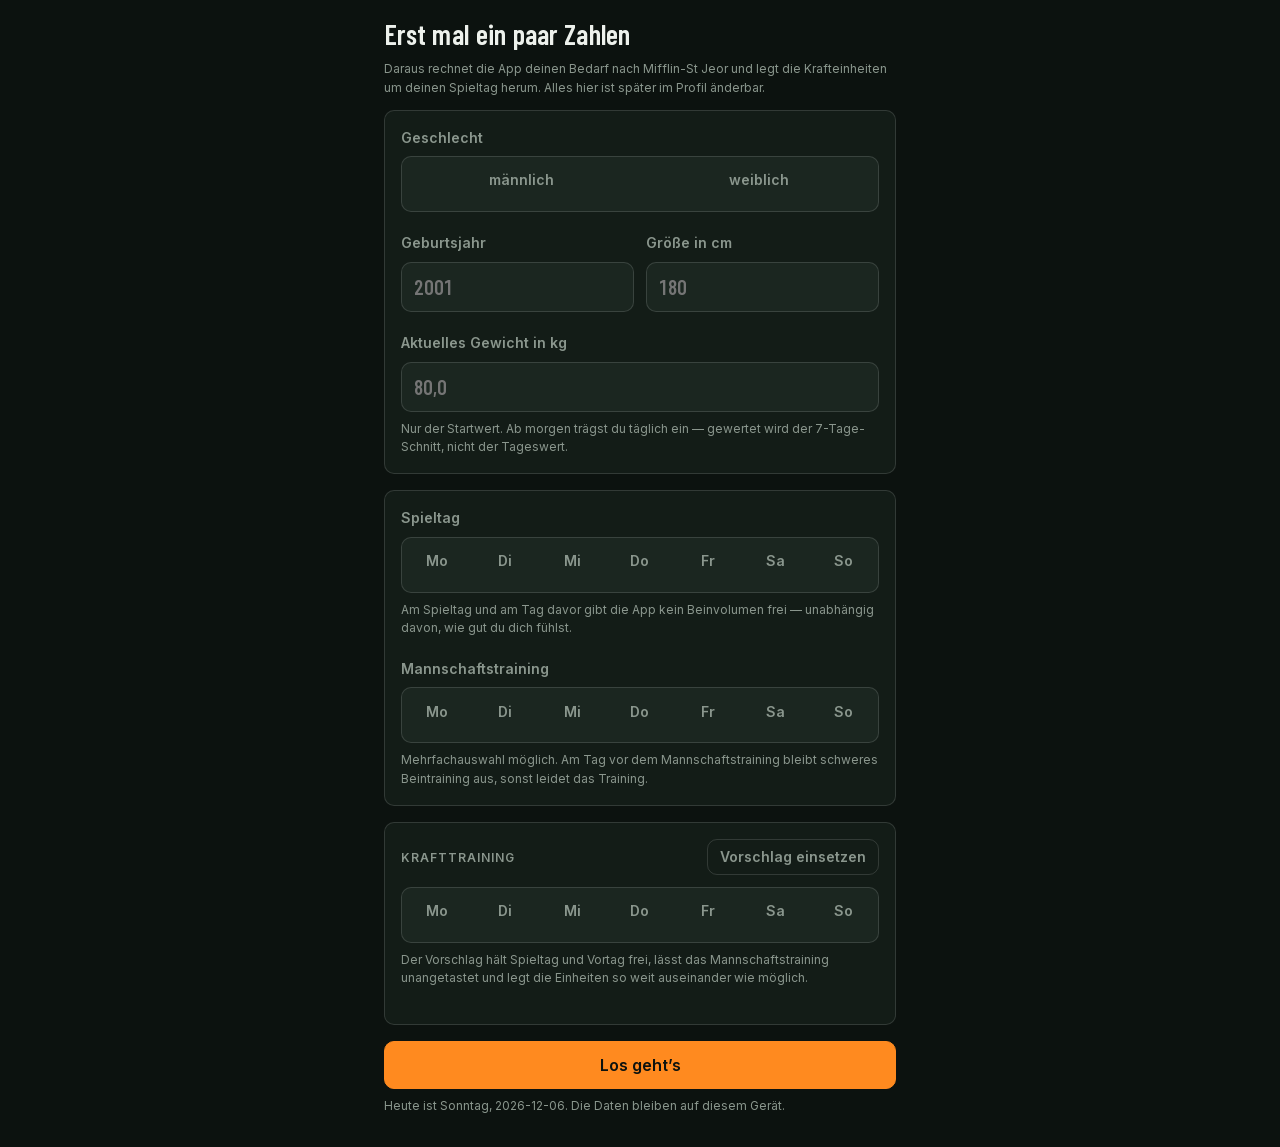
==== index.html @ 528f4fea "Phase 1: App-Huelle, Onboarding, PWA, erste echte Zielwerte Die App laeuft. Onboarding legt das Prof" ====
<!DOCTYPE html>
<html lang="de">
<head>
  <meta charset="utf-8">
  <!-- viewport-fit=cover, damit die Tab-Bar bis unter den Home-Indicator reicht -->
  <meta name="viewport" content="width=device-width, initial-scale=1, viewport-fit=cover">
  <title>Lebenstracker</title>
  <meta name="description" content="Trainings-, Gewichts- und Ernährungstracker für Fußball plus Krafttraining.">
  <meta name="theme-color" content="#0C120F">

  <!-- Als App vom Home-Bildschirm starten -->
  <link rel="manifest" href="manifest.webmanifest">
  <meta name="apple-mobile-web-app-capable" content="yes">
  <meta name="apple-mobile-web-app-status-bar-style" content="black-translucent">
  <meta name="apple-mobile-web-app-title" content="Tracker">
  <link rel="apple-touch-icon" href="icons/apple-touch-icon-180.png">
  <link rel="icon" href="icons/favicon-32.png" sizes="32x32" type="image/png">

  <!-- Schriften liegen im Repo, damit zur Laufzeit nichts nachgeladen wird -->
  <link rel="preload" href="fonts/inter-var-latin.woff2" as="font" type="font/woff2" crossorigin>
  <link rel="preload" href="fonts/barlow-condensed-600-latin.woff2" as="font" type="font/woff2" crossorigin>

  <link rel="stylesheet" href="css/tokens.css">
  <link rel="stylesheet" href="css/base.css">
  <link rel="stylesheet" href="css/components.css">
</head>
<body>
  <div id="app" class="app app--onboarding">
    <div class="view">
      <p class="field__hint">Lädt …</p>
    </div>
  </div>

  <noscript>
    <div class="view">
      <div class="notice notice--error">
        <span class="notice__title">JavaScript ist ausgeschaltet</span>
        Die App rechnet alles lokal im Browser und braucht dafür JavaScript.
      </div>
    </div>
  </noscript>

  <script type="module" src="js/app.js"></script>
</body>
</html>
---- css/tokens.css ----
/* ═══════════════════════════════════════════════════════════════════════════
   Lebenstracker — Design-Tokens, Richtung "Flutlicht"

   Ein Amateurplatz bei Flutlicht, abends: entsättigtes Platz-Grünschwarz,
   kreideweiße Haarlinien wie Spielfeldmarkierungen, und ein einziger
   chromatischer Signalton — das Natriumdampf-Orange alter Flutlichtmasten.

   Die Palette ist geprüft, nicht geschätzt:
       python3 tools/check_contrast.py
   Jede Änderung an den Farbwerten unten erfordert einen erneuten Durchlauf.
   ═══════════════════════════════════════════════════════════════════════════ */

/* ─── Schriften, lokal, keine externen Anfragen ─────────────────────────── */

@font-face {
  font-family: 'Barlow Condensed';
  font-style: normal;
  font-weight: 600;
  font-display: swap;
  src: url('../fonts/barlow-condensed-600-latin.woff2') format('woff2');
}

@font-face {
  font-family: 'Inter';
  font-style: normal;
  font-weight: 100 900;          /* Variable Font, eine Datei */
  font-display: swap;
  src: url('../fonts/inter-var-latin.woff2') format('woff2');
}

:root {
  /* ═══ Farbe ══════════════════════════════════════════════════════════════

     REGELN (aus tools/check_contrast.py, Abschnitt 4 — bitte einhalten,
     sonst ist der Prüfbericht ungültig):

     1. Charts benutzen nur --chalk-100, --chalk-500, --data-500 und
        --sodium-500. --redcard-500 kommt in KEINEM Chart vor: gegen
        --data-500 kollabiert es bei Protanopie auf ΔE 3.7.
     2. Schwellenwerte werden als Referenzlinie gezeichnet, nie als Farbe
        der Marke. Position ist die robustere Kodierung.
     3. Kein Ampelsystem. "Alles gut" ist die ABWESENHEIT von Farbe.
        Das Flutlicht geht nur an, wenn etwas Aufmerksamkeit braucht.
     4. Jeder Zustand trägt immer ein WORT, nie Farbe allein.
     ════════════════════════════════════════════════════════════════════════ */

  /* Flächen — grünstichiges Schwarz, nie reines #000 */
  --pitch-900: #0C120F;          /* Seitenhintergrund */
  --pitch-800: #131C17;          /* Kartenfläche */
  --pitch-700: #1B2620;          /* erhöhte Fläche, Eingabefelder */
  --pitch-600: #24322B;          /* Hover, gedrückter Zustand */

  /* Kreide — die Farbe der Spielfeldmarkierung */
  --chalk-100: #EDF1EC;          /* Primärtext, Datenpunkte      16.6:1 */
  --chalk-500: #8A968D;          /* Labels, Sekundärtext          6.2:1 */
  --line-200: rgba(237, 241, 236, 0.14);   /* Haarlinie = Markierung */
  --line-300: rgba(237, 241, 236, 0.26);   /* betonte Haarlinie */

  /* Daten — recessive Marke. NUR Grafik, trägt niemals Schrift. */
  --data-500: #63796F;           /* Balken, ruhende Marken        4.1:1 */

  /* Signal — Natriumdampf. Der einzige chromatische Akzent. */
  --sodium-500: #FF8A1F;         /* Warnung, aktueller Wert       8.0:1 */
  --sodium-fill: rgba(255, 138, 31, 0.16);   /* Fläche unter Linien */
  --sodium-glow: rgba(255, 138, 31, 0.32);   /* Fokusring */

  /* Rote Karte — ausschließlich Text für den Zustand "Ruhetag".
     Auf --pitch-700 nur ab 24px bzw. 19px bold (4.21:1). */
  --redcard-500: #F53B5C;        /* Alarmzustand                  5.1:1 */

  /* Semantische Aliase */
  --bg: var(--pitch-900);
  --surface: var(--pitch-800);
  --surface-raised: var(--pitch-700);
  --ink: var(--chalk-100);
  --ink-muted: var(--chalk-500);
  --accent: var(--sodium-500);

  /* ═══ Typografie ════════════════════════════════════════════════════════ */

  /* Barlow Condensed: Zahlen und Überschriften. Schmal wie eine
     Trikotnummer — große Werte passen damit auf ein Handydisplay. */
  --font-display: 'Barlow Condensed', 'Helvetica Neue', Arial, sans-serif;

  /* Inter: Fließtext und Bedienelemente, bei kleinen Größen auf dem
     Handy besser lesbar als eine Condensed. */
  --font-body: 'Inter', -apple-system, BlinkMacSystemFont, 'Segoe UI',
               Roboto, sans-serif;

  --text-xs: 0.75rem;    /* 12px — Achsenbeschriftung, Fußnoten */
  --text-sm: 0.875rem;   /* 14px — Labels, Hilfstexte */
  --text-md: 1rem;       /* 16px — Fließtext, Eingaben (nie kleiner:
                                    iOS zoomt bei <16px in Feldern) */
  --text-lg: 1.25rem;    /* 20px — Kartenüberschrift */
  --text-xl: 1.75rem;    /* 28px — Screenüberschrift */
  --text-2xl: 2.75rem;   /* 44px — Kennzahl */
  --text-hero: 4rem;     /* 64px — RESERVIERT für den Bereitschafts-Wert */

  --leading-tight: 1.05;   /* Displayzahlen */
  --leading-snug: 1.3;     /* Überschriften */
  --leading-normal: 1.55;  /* Fließtext */

  --track-wide: 0.08em;    /* Eyebrow-Labels in Versalien */

  /* ═══ Maße ══════════════════════════════════════════════════════════════ */

  --space-1: 0.25rem;   /*  4px */
  --space-2: 0.5rem;    /*  8px */
  --space-3: 0.75rem;   /* 12px */
  --space-4: 1rem;      /* 16px */
  --space-5: 1.25rem;   /* 20px */
  --space-6: 1.5rem;    /* 24px */
  --space-8: 2rem;      /* 32px */
  --space-12: 3rem;     /* 48px */

  --radius-sm: 4px;     /* Datenenden von Balken */
  --radius-md: 10px;    /* Karten, Eingabefelder */
  --radius-lg: 16px;    /* Bereitschafts-Karte */
  --radius-pill: 999px;

  --tap-min: 48px;      /* Mindestgröße jeder Trefferfläche */
  --content-max: 34rem; /* Lesebreite, zentriert auf großen Displays */
  --tabbar-h: 56px;

  /* iPhone-Notch und Home-Indicator */
  --safe-top: env(safe-area-inset-top, 0px);
  --safe-bottom: env(safe-area-inset-bottom, 0px);

  /* ═══ Bewegung ══════════════════════════════════════════════════════════ */

  --ease: cubic-bezier(0.2, 0, 0.2, 1);
  --dur-fast: 120ms;
  --dur-med: 240ms;
}

@media (prefers-reduced-motion: reduce) {
  :root {
    --dur-fast: 0ms;
    --dur-med: 0ms;
  }
}
---- css/base.css ----
/* ═══════════════════════════════════════════════════════════════════════════
   Basis — Reset, Typografie, Formularelemente, Fokus.

   Diese Datei benutzt AUSSCHLIESSLICH Element-Selektoren. Klassen leben in
   components.css. Damit können sich die beiden Dateien nicht gegenseitig
   überschreiben und Abstände heben sich nicht auf.
   ═══════════════════════════════════════════════════════════════════════════ */

*,
*::before,
*::after {
  box-sizing: border-box;
}

html {
  /* Kein Auto-Zoom bei Drehung, keine horizontale Verschiebung */
  -webkit-text-size-adjust: 100%;
  text-size-adjust: 100%;
  overflow-x: hidden;
}

body {
  margin: 0;
  min-height: 100dvh;
  background: var(--bg);
  color: var(--ink);
  font-family: var(--font-body);
  font-size: var(--text-md);
  line-height: var(--leading-normal);
  font-weight: 400;
  -webkit-font-smoothing: antialiased;
  /* Kein grauer Blitz beim Antippen — wir gestalten :active selbst */
  -webkit-tap-highlight-color: transparent;
  /* Kein Gummiband-Effekt über die App hinaus */
  overscroll-behavior-y: contain;
}

/* ─── Überschriften: Display-Schrift, eng gesetzt ───────────────────────── */

h1,
h2,
h3 {
  margin: 0;
  font-family: var(--font-display);
  font-weight: 600;
  line-height: var(--leading-snug);
  letter-spacing: 0.01em;
}

h1 { font-size: var(--text-xl); }
h2 { font-size: var(--text-lg); }
h3 {
  font-size: var(--text-sm);
  font-family: var(--font-body);
  font-weight: 600;
  color: var(--ink-muted);
  text-transform: uppercase;
  letter-spacing: var(--track-wide);
}

p {
  margin: 0 0 var(--space-3);
}

p:last-child {
  margin-bottom: 0;
}

small {
  font-size: var(--text-sm);
  color: var(--ink-muted);
}

strong {
  font-weight: 600;
  color: var(--ink);
}

/* Zahlen laufen nicht: gleiche Ziffernbreite, damit sich Werte beim
   Aktualisieren nicht verschieben. */
output,
time,
td,
th {
  font-variant-numeric: tabular-nums;
}

a {
  color: var(--accent);
  text-decoration-thickness: 1px;
  text-underline-offset: 2px;
}

/* Ohne das erbt <code> die Standard-Serifenschrift des Browsers. */
code,
kbd,
samp,
pre {
  font-family: ui-monospace, SFMono-Regular, 'SF Mono', Menlo, Consolas, monospace;
  font-size: 0.9em;
}

code {
  padding: 0.1em 0.3em;
  background: var(--surface-raised);
  border-radius: var(--radius-sm);
}

pre {
  margin: 0;
  overflow-x: auto;
}

pre code {
  padding: 0;
  background: none;
}

ul,
ol {
  margin: 0 0 var(--space-3);
  padding-left: var(--space-5);
}

li {
  margin-bottom: var(--space-1);
}

hr {
  border: 0;
  border-top: 1px solid var(--line-200);
  margin: var(--space-5) 0;
}

/* ─── Tabellen (Tabellenansicht unter jedem Chart) ──────────────────────── */

table {
  width: 100%;
  border-collapse: collapse;
  font-size: var(--text-sm);
}

th,
td {
  padding: var(--space-2) var(--space-1);
  text-align: right;
  border-bottom: 1px solid var(--line-200);
}

th:first-child,
td:first-child {
  text-align: left;
}

th {
  font-weight: 600;
  color: var(--ink-muted);
  font-size: var(--text-xs);
  text-transform: uppercase;
  letter-spacing: var(--track-wide);
}

/* ─── Formularelemente ─────────────────────────────────────────────────── */

label {
  display: block;
  font-size: var(--text-sm);
  font-weight: 600;
  color: var(--ink-muted);
  margin-bottom: var(--space-2);
}

input,
select,
textarea,
button {
  font-family: inherit;
  /* Nie unter 16px: iOS Safari zoomt sonst beim Fokussieren ins Feld. */
  font-size: var(--text-md);
  color: inherit;
}

input[type='number'],
input[type='text'],
input[type='date'],
select,
textarea {
  width: 100%;
  min-height: var(--tap-min);
  padding: var(--space-3);
  background: var(--surface-raised);
  border: 1px solid var(--line-200);
  border-radius: var(--radius-md);
  appearance: none;
}

input[type='number'] {
  font-family: var(--font-display);
  font-size: var(--text-lg);
  font-variant-numeric: tabular-nums;
}

/* Spinner der Zahlenfelder weg — auf dem Handy nutzlos und fehleranfällig */
input[type='number']::-webkit-outer-spin-button,
input[type='number']::-webkit-inner-spin-button {
  appearance: none;
  margin: 0;
}

textarea {
  min-height: 5rem;
  resize: vertical;
  line-height: var(--leading-normal);
}

button {
  min-height: var(--tap-min);
  border: 0;
  border-radius: var(--radius-md);
  background: none;
  cursor: pointer;
  font-weight: 600;
  transition: background var(--dur-fast) var(--ease),
              opacity var(--dur-fast) var(--ease);
}

button:disabled {
  opacity: 0.4;
  cursor: not-allowed;
}

fieldset {
  border: 0;
  margin: 0;
  padding: 0;
}

legend {
  padding: 0;
  font-size: var(--text-sm);
  font-weight: 600;
  color: var(--ink-muted);
}

/* ─── Fokus: immer sichtbar, in der Signalfarbe ─────────────────────────── */

:focus {
  outline: none;
}

:focus-visible {
  outline: 2px solid var(--accent);
  outline-offset: 2px;
  border-radius: var(--radius-sm);
}

/* ─── Nur für Screenreader ─────────────────────────────────────────────── */

[hidden] {
  display: none !important;
}
---- css/components.css ----
/* ═══════════════════════════════════════════════════════════════════════════
   Bausteine.
   Ausschließlich Klassen-Selektoren — Element-Selektoren leben in base.css.
   Damit können sich die Dateien nicht gegenseitig überschreiben.
   ═══════════════════════════════════════════════════════════════════════════ */

/* ─── Gerüst ─────────────────────────────────────────────────────────────── */

.app {
  min-height: 100dvh;
  display: grid;
  grid-template-rows: auto 1fr auto;
}

.app--onboarding {
  grid-template-rows: 1fr;   /* keine Tab-Bar, bevor das Profil steht */
}

.topbar {
  display: flex;
  align-items: baseline;
  justify-content: space-between;
  gap: var(--space-3);
  padding: calc(var(--safe-top) + var(--space-4)) var(--space-4) var(--space-3);
  border-bottom: 1px solid var(--line-200);
}

.topbar__title {
  font-family: var(--font-display);
  font-size: var(--text-xl);
  font-weight: 600;
  line-height: var(--leading-tight);
}

.topbar__sub {
  font-size: var(--text-xs);
  color: var(--ink-muted);
  text-transform: uppercase;
  letter-spacing: var(--track-wide);
  font-weight: 600;
  white-space: nowrap;
}

.view {
  padding: var(--space-4);
  padding-bottom: var(--space-8);
  width: 100%;
  max-width: var(--content-max);
  margin: 0 auto;
}

/* ─── Tab-Bar ────────────────────────────────────────────────────────────── */

.tabbar {
  position: sticky;
  bottom: 0;
  display: grid;
  grid-auto-flow: column;
  grid-auto-columns: 1fr;
  background: var(--pitch-800);
  border-top: 1px solid var(--line-200);
  padding-bottom: var(--safe-bottom);
}

.tab {
  min-height: var(--tabbar-h);
  display: flex;
  flex-direction: column;
  align-items: center;
  justify-content: center;
  gap: 3px;
  border-radius: 0;
  color: var(--ink-muted);
  font-size: var(--text-xs);
  font-weight: 600;
  letter-spacing: 0.02em;
  /* Der Strich oben ist die Markierung — die Kreidelinie am Spielfeldrand. */
  box-shadow: inset 0 2px 0 0 transparent;
}

.tab:active {
  background: var(--pitch-700);
}

.tab--active {
  color: var(--ink);
  box-shadow: inset 0 2px 0 0 var(--accent);
}

.tab__glyph {
  font-family: var(--font-display);
  font-size: var(--text-md);
  line-height: 1;
}

/* ─── Karten ─────────────────────────────────────────────────────────────── */

.card {
  background: var(--surface);
  border: 1px solid var(--line-200);
  border-radius: var(--radius-md);
  padding: var(--space-4);
  margin-bottom: var(--space-4);
}

.card:last-child {
  margin-bottom: 0;
}

.card__head {
  display: flex;
  align-items: baseline;
  justify-content: space-between;
  gap: var(--space-3);
  margin-bottom: var(--space-3);
}

.eyebrow {
  font-size: var(--text-xs);
  font-weight: 600;
  color: var(--ink-muted);
  text-transform: uppercase;
  letter-spacing: var(--track-wide);
}

.card__note {
  font-size: var(--text-sm);
  color: var(--ink-muted);
  margin-top: var(--space-3);
}

/* ─── Wochenband — das Signature-Element ─────────────────────────────────── */

.weekband {
  display: grid;
  grid-template-columns: repeat(7, 1fr);
  gap: 2px;
  margin-bottom: var(--space-4);
}

.weekband__day {
  display: flex;
  flex-direction: column;
  align-items: center;
  gap: 2px;
  padding: var(--space-2) 0 var(--space-2);
  /* Die Kreidelinie über jedem Tag ist die Spielfeldmarkierung. */
  border-top: 1px solid var(--line-200);
}

.weekband__day--today {
  border-top-color: var(--accent);
}

.weekband__label {
  font-size: var(--text-xs);
  font-weight: 600;
  color: var(--chalk-500);
  letter-spacing: 0.04em;
}

.weekband__num {
  font-family: var(--font-display);
  font-size: var(--text-lg);
  line-height: 1;
  font-variant-numeric: tabular-nums;
  color: var(--chalk-500);
}

.weekband__day--today .weekband__label,
.weekband__day--today .weekband__num {
  color: var(--ink);
}

/* Platz für die Markierung, damit die Zahlen aller Tage auf einer Linie
   stehen — auch an Tagen ohne Markierung. */
.weekband__mark {
  height: 12px;
  display: flex;
  align-items: center;
  justify-content: center;
}

/* Spieltag: der Mittelkreis-Bogen. */
.weekband__mark--match::before {
  content: '';
  width: 18px;
  height: 9px;
  border: 1px solid var(--chalk-100);
  border-bottom: 0;
  border-radius: 18px 18px 0 0;
}

/* Mannschaftstraining: Doppellinie. */
.weekband__mark--team::before {
  content: '';
  width: 16px;
  height: 5px;
  border-top: 1px solid var(--chalk-100);
  border-bottom: 1px solid var(--chalk-100);
}

/* Geplante Krafteinheit: hohler Punkt. Erledigt: gefüllt. */
.weekband__mark--gym::before {
  content: '';
  width: 7px;
  height: 7px;
  border-radius: 50%;
  border: 1px solid var(--chalk-500);
}

.weekband__mark--done::before {
  content: '';
  width: 7px;
  height: 7px;
  border-radius: 50%;
  background: var(--chalk-100);
}

.weekband__legend {
  display: flex;
  flex-wrap: wrap;
  gap: var(--space-3);
  font-size: var(--text-xs);
  color: var(--ink-muted);
}

/* ─── Kennzahlen ─────────────────────────────────────────────────────────── */

.stat-grid {
  display: grid;
  grid-template-columns: repeat(auto-fit, minmax(6.5rem, 1fr));
  gap: var(--space-4) var(--space-3);
}

.stat__value {
  font-family: var(--font-display);
  font-size: var(--text-2xl);
  line-height: var(--leading-tight);
  font-variant-numeric: tabular-nums;
  display: block;
}

.stat__unit {
  font-family: var(--font-body);
  font-size: var(--text-sm);
  font-weight: 400;
  color: var(--ink-muted);
  margin-left: 0.15em;
}

.stat__label {
  font-size: var(--text-xs);
  color: var(--ink-muted);
  text-transform: uppercase;
  letter-spacing: var(--track-wide);
  font-weight: 600;
}

/* ─── Makro-Balken ───────────────────────────────────────────────────────── */

.macro {
  margin-bottom: var(--space-4);
}

.macro:last-child {
  margin-bottom: 0;
}

.macro__head {
  display: flex;
  align-items: baseline;
  justify-content: space-between;
  gap: var(--space-3);
  margin-bottom: var(--space-2);
}

.macro__name {
  font-size: var(--text-sm);
  font-weight: 600;
}

.macro__value {
  font-family: var(--font-display);
  font-size: var(--text-lg);
  font-variant-numeric: tabular-nums;
}

.macro__track {
  height: 6px;
  background: var(--pitch-700);
  border-radius: var(--radius-sm);
  overflow: hidden;
}

.macro__fill {
  height: 100%;
  background: var(--data-500);
  border-radius: var(--radius-sm);
}

/* ─── Beinvolumen-Ampel, ohne Ampel ──────────────────────────────────────── */

/* Kein Farbsystem: "erlaubt" ist die Abwesenheit von Farbe. Das Flutlicht
   geht nur an, wenn etwas eingeschränkt ist. Jede Stufe trägt zusätzlich ein
   Wort — nie Farbe allein. */

.allowance__level {
  font-family: var(--font-display);
  font-size: var(--text-xl);
  line-height: var(--leading-tight);
}

.allowance--heavy .allowance__level { color: var(--chalk-100); }
.allowance--light .allowance__level { color: var(--sodium-500); }
.allowance--none .allowance__level { color: var(--redcard-500); }

.allowance__reason {
  font-size: var(--text-sm);
  color: var(--ink-muted);
  margin-top: var(--space-2);
}

.allowance__meta {
  display: flex;
  gap: var(--space-4);
  margin-top: var(--space-3);
  padding-top: var(--space-3);
  border-top: 1px solid var(--line-200);
  font-size: var(--text-xs);
  color: var(--ink-muted);
}

.allowance__meta b {
  font-family: var(--font-display);
  font-size: var(--text-md);
  color: var(--ink);
  font-variant-numeric: tabular-nums;
}

/* ─── Chips ──────────────────────────────────────────────────────────────── */

.chip {
  display: inline-block;
  padding: 3px var(--space-3);
  border: 1px solid var(--line-300);
  border-radius: var(--radius-pill);
  font-size: var(--text-xs);
  font-weight: 600;
  letter-spacing: 0.02em;
  white-space: nowrap;
}

/* ─── Schaltflächen ──────────────────────────────────────────────────────── */

.btn {
  display: inline-flex;
  align-items: center;
  justify-content: center;
  gap: var(--space-2);
  padding: var(--space-3) var(--space-5);
  background: var(--pitch-700);
  color: var(--ink);
  border: 1px solid var(--line-200);
}

.btn:active {
  background: var(--pitch-600);
}

.btn--primary {
  background: var(--sodium-500);
  color: var(--pitch-900);
  border-color: var(--sodium-500);
  font-weight: 600;
}

.btn--primary:active {
  opacity: 0.85;
}

.btn--ghost {
  background: none;
  border-color: var(--line-200);
  color: var(--ink-muted);
}

.btn--block {
  width: 100%;
}

.btn--small {
  min-height: 36px;
  padding: var(--space-2) var(--space-3);
  font-size: var(--text-sm);
}

/* ─── Formular ───────────────────────────────────────────────────────────── */

.field {
  margin-bottom: var(--space-5);
}

.field:last-child {
  margin-bottom: 0;
}

.field__hint {
  font-size: var(--text-xs);
  color: var(--ink-muted);
  margin-top: var(--space-2);
  line-height: var(--leading-normal);
}

.field__row {
  display: grid;
  grid-template-columns: 1fr 1fr;
  gap: var(--space-3);
}

/* Segmentierte Auswahl — für Geschlecht und Wochentage. Echte Radios und
   Checkboxen darunter, damit Tastatur und Screenreader funktionieren. */
.seg {
  display: grid;
  grid-auto-flow: column;
  grid-auto-columns: 1fr;
  gap: 2px;
  background: var(--pitch-700);
  border: 1px solid var(--line-200);
  border-radius: var(--radius-md);
  padding: 2px;
}

.seg--wrap {
  grid-auto-flow: row;
  grid-template-columns: repeat(7, 1fr);
}

.seg__opt {
  position: relative;
  display: flex;
  align-items: center;
  justify-content: center;
  min-height: 42px;
  border-radius: calc(var(--radius-md) - 3px);
  font-size: var(--text-sm);
  font-weight: 600;
  color: var(--ink-muted);
  cursor: pointer;
  text-align: center;
  transition: background var(--dur-fast) var(--ease);
}

.seg__opt input {
  position: absolute;
  opacity: 0;
  width: 100%;
  height: 100%;
  margin: 0;
  cursor: pointer;
}

/* Auswahl wird in Kreide markiert, nicht in Sodium. Sodium ist der Signalton
   und muss dem vorbehalten bleiben, was Aufmerksamkeit braucht — sonst ist es
   nach zwanzig orangen Schaltflächen kein Signal mehr. */
.seg__opt:has(input:checked) {
  background: var(--chalk-100);
  color: var(--pitch-900);
}

.seg__opt:has(input:focus-visible) {
  outline: 2px solid var(--accent);
  outline-offset: 2px;
}

.seg__opt--disabled {
  opacity: 0.35;
  cursor: not-allowed;
}

/* ─── Hinweise ───────────────────────────────────────────────────────────── */

.notice {
  padding: var(--space-3) var(--space-4);
  border-radius: var(--radius-md);
  border: 1px solid var(--line-200);
  background: var(--pitch-800);
  font-size: var(--text-sm);
  margin-bottom: var(--space-4);
}

/* Warnungen tragen den Signalton als Kante plus ein Wort im Text — nie nur
   die Farbe. */
.notice--warn {
  border-left: 2px solid var(--sodium-500);
}

.notice--error {
  border-left: 2px solid var(--redcard-500);
}

.notice__title {
  font-weight: 600;
  display: block;
  margin-bottom: var(--space-1);
}

/* ─── Platzhalter für noch nicht gebaute Bereiche ────────────────────────── */

.placeholder {
  text-align: center;
  padding: var(--space-12) var(--space-4);
  color: var(--ink-muted);
}

.placeholder__phase {
  font-family: var(--font-display);
  font-size: var(--text-2xl);
  color: var(--line-300);
  display: block;
  margin-bottom: var(--space-2);
}

.placeholder__list {
  text-align: left;
  max-width: 22rem;
  margin: var(--space-5) auto 0;
  font-size: var(--text-sm);
}
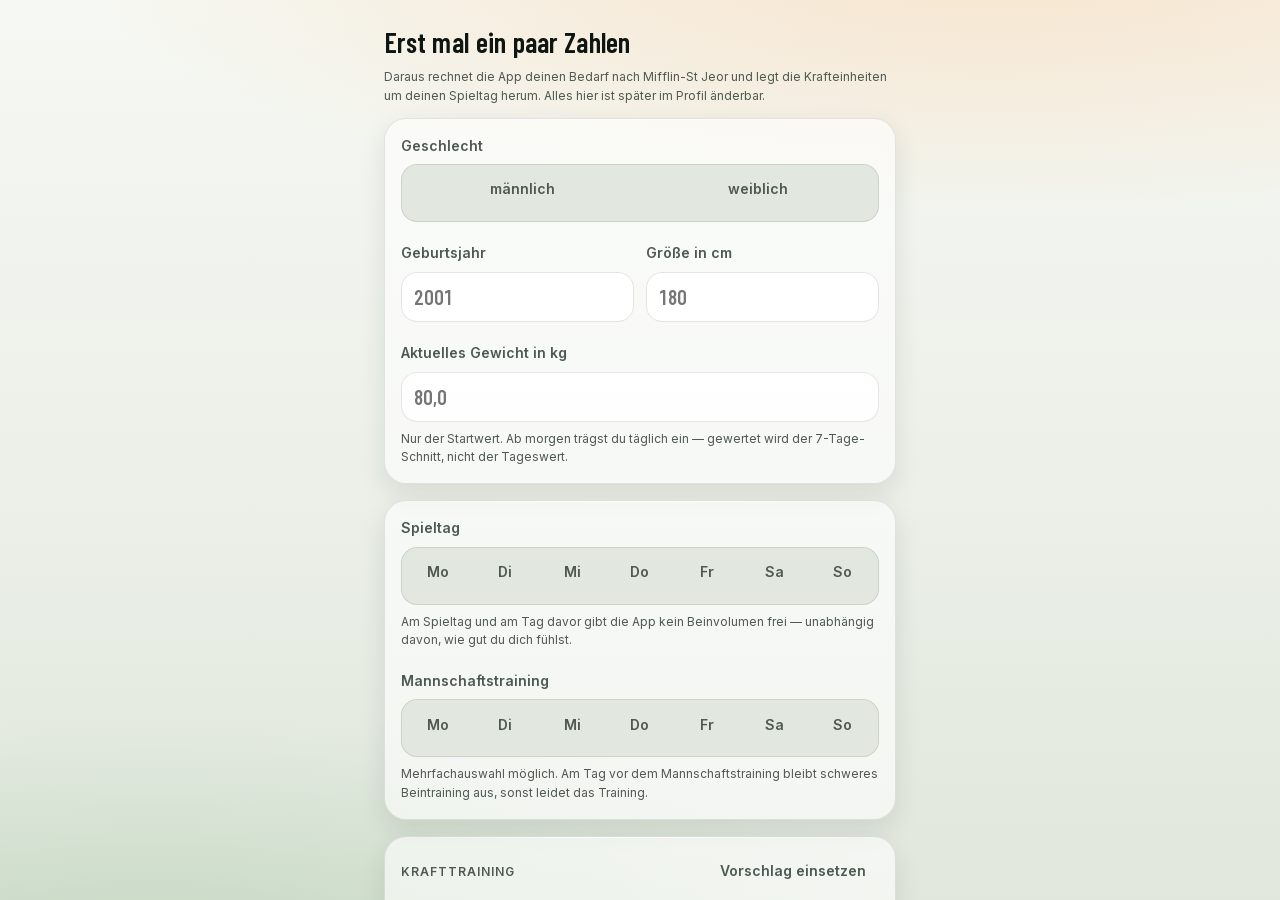
==== commit 0339745c: "Flutlicht Glas -- schwebende Leisten, Federn statt Uebergaenge, hell und dunkel Kopfzeile, Tab-Bar u" ====
--- a/index.html
+++ b/index.html
@@ -23,12 +23,26 @@
   <link rel="stylesheet" href="css/tokens.css">
   <link rel="stylesheet" href="css/base.css">
   <link rel="stylesheet" href="css/components.css">
+
+  <!-- Hell oder dunkel VOR dem ersten Bild setzen. Läuft das erst im Modul,
+       blitzt beim Start eine Zehntelsekunde die falsche Palette auf — auf
+       einem hellen Screen ist das ein schwarzer Blitz ins Gesicht.
+       Die Logik dazu steht in js/views/theme.js; hier nur der Vorgriff. -->
+  <script>
+    try {
+      var t = localStorage.getItem('lebenstracker.theme');
+    } catch (e) { /* privater Modus */ }
+    document.documentElement.dataset.theme = (t === 'light' || t === 'dark') ? t
+      : (matchMedia('(prefers-color-scheme: light)').matches ? 'light' : 'dark');
+  </script>
 </head>
 <body>
   <div id="app" class="app app--onboarding">
-    <div class="view">
-      <p class="field__hint">Lädt …</p>
-    </div>
+    <main class="viewport">
+      <div class="view">
+        <p class="field__hint">Lädt …</p>
+      </div>
+    </main>
   </div>
 
   <noscript>
--- a/css/tokens.css
+++ b/css/tokens.css
@@ -1,13 +1,41 @@
 /* ═══════════════════════════════════════════════════════════════════════════
-   Lebenstracker — Design-Tokens, Richtung "Flutlicht"
-
-   Ein Amateurplatz bei Flutlicht, abends: entsättigtes Platz-Grünschwarz,
-   kreideweiße Haarlinien wie Spielfeldmarkierungen, und ein einziger
-   chromatischer Signalton — das Natriumdampf-Orange alter Flutlichtmasten.
-
-   Die Palette ist geprüft, nicht geschätzt:
+   Lebenstracker — Design-Tokens, Richtung "Flutlicht Glas"
+
+   Der Platz bleibt dunkel — grünstichiges Schwarz, kreideweiße Haarlinien wie
+   Spielfeldmarkierungen, Natriumdampf als Signalfarbe. Darüber liegt jetzt ein
+   MATERIAL: durchscheinende Flächen mit einer hellen Oberkante, unter denen
+   der Inhalt hindurchläuft, statt undurchsichtiger Kästen, die ihn abschneiden.
+
+   Und die App kann jetzt HELL. Der Platz wird zum Tageslichtspiel: dieselbe
+   Struktur, dieselben Wörter, gedrehte Palette. Ein Trainingstracker wird auch
+   mittags auf dem Sportplatz aufgemacht, und dort ist ein schwarzer Screen
+   nicht dunkel, sondern spiegelnd.
+
+   ─── Drei Regeln zum Material ────────────────────────────────────────────────
+
+   1. GLAS TRÄGT NUR DIE LEISTEN, NICHT JEDE KARTE. Kopfzeile, Tab-Bar und
+      Fenster bekommen echte Unschärfe (backdrop-filter). Karten bekommen die
+      durchscheinende Fläche und die Lichtkante, aber KEINE Unschärfe: auf dem
+      Trends-Screen stehen ein Dutzend Karten übereinander, und ein Dutzend
+      Unschärfeflächen kosten auf dem iPhone sichtbar Bilder pro Sekunde. Über
+      dem festen Verlauf im Hintergrund sieht man den Unterschied nicht.
+
+   2. NIE HELLES GLAS AUF HELLEM GLAS. Zwei durchscheinende Flächen
+      übereinander sind nicht mehr lesbar. Deshalb gibt es --glass (Karte) und
+      --glass-strong (das, was auf einer Karte liegt) — und nichts darüber.
+
+   3. DIE LICHTKANTE IST OBEN. Eine Materialkante fängt Licht von oben; ein
+      Rahmen ringsum wäre wieder ein Kasten.
+
+   ─── Was NICHT angefasst wurde ───────────────────────────────────────────────
+
+   Die Statusfarben und die Messgrößenfarben. Sie sind nachgerechnet, nicht
+   geschätzt, und tragen die ganze Bedeutung der App:
+
        python3 tools/check_contrast.py
-   Jede Änderung an den Farbwerten unten erfordert einen erneuten Durchlauf.
+
+   Der Prüfer kennt jetzt BEIDE Paletten. Jede Änderung an einem Farbwert
+   unten erfordert einen erneuten Durchlauf — auch an der hellen.
    ═══════════════════════════════════════════════════════════════════════════ */
 
 /* ─── Schriften, lokal, keine externen Anfragen ─────────────────────────── */
@@ -29,24 +57,28 @@
 }
 
 :root {
+  color-scheme: dark;
+
   /* ═══ Farbe ══════════════════════════════════════════════════════════════
 
-     REGELN (aus tools/check_contrast.py, Abschnitt 4 — bitte einhalten,
+     REGELN (aus tools/check_contrast.py, Abschnitt 5 — bitte einhalten,
      sonst ist der Prüfbericht ungültig):
 
-     1. Charts benutzen nur --chalk-100, --chalk-500, --data-500 und
-        --sodium-500. --redcard-500 kommt in KEINEM Chart vor: gegen
-        --data-500 kollabiert es bei Protanopie auf ΔE 3.7.
-     2. Schwellenwerte werden als Referenzlinie gezeichnet, nie als Farbe
-        der Marke. Position ist die robustere Kodierung.
-     3. Kein Ampelsystem. "Alles gut" ist die ABWESENHEIT von Farbe.
-        Das Flutlicht geht nur an, wenn etwas Aufmerksamkeit braucht.
-     4. Jeder Zustand trägt immer ein WORT, nie Farbe allein.
+     1. Statusfarbe ist DREISTUFIG: --good / --ok / --bad. Nie eine vierte
+        Zwischenstufe erfinden — drei Stufen kann man aus dem Augenwinkel
+        auseinanderhalten, fünf nicht.
+     2. Jeder Zustand trägt immer ein WORT zur Farbe. Farbe beschleunigt,
+        sie trägt nicht allein.
+     3. Kategoriale Datenfarben (--c-…) gehören je einer MESSGRÖSSE, nicht
+        einem Zustand. Gewicht ist immer blau, Schlaf immer violett — über
+        alle Screens und über beide Paletten hinweg.
+     4. Schwellen in Charts bleiben Referenzlinien. Position funktioniert
+        bei jeder Farbfehlsichtigkeit, Farbe nicht.
      ════════════════════════════════════════════════════════════════════════ */
 
   /* Flächen — grünstichiges Schwarz, nie reines #000 */
   --pitch-900: #0C120F;          /* Seitenhintergrund */
-  --pitch-800: #131C17;          /* Kartenfläche */
+  --pitch-800: #131C17;          /* Kartenfläche (deckende Rückfallebene) */
   --pitch-700: #1B2620;          /* erhöhte Fläche, Eingabefelder */
   --pitch-600: #24322B;          /* Hover, gedrückter Zustand */
 
@@ -56,25 +88,93 @@
   --line-200: rgba(237, 241, 236, 0.14);   /* Haarlinie = Markierung */
   --line-300: rgba(237, 241, 236, 0.26);   /* betonte Haarlinie */
 
-  /* Daten — recessive Marke. NUR Grafik, trägt niemals Schrift. */
-  --data-500: #63796F;           /* Balken, ruhende Marken        4.1:1 */
-
-  /* Signal — Natriumdampf. Der einzige chromatische Akzent. */
-  --sodium-500: #FF8A1F;         /* Warnung, aktueller Wert       8.0:1 */
-  --sodium-fill: rgba(255, 138, 31, 0.16);   /* Fläche unter Linien */
-  --sodium-glow: rgba(255, 138, 31, 0.32);   /* Fokusring */
-
-  /* Rote Karte — ausschließlich Text für den Zustand "Ruhetag".
-     Auf --pitch-700 nur ab 24px bzw. 19px bold (4.21:1). */
-  --redcard-500: #F53B5C;        /* Alarmzustand                  5.1:1 */
+  /* Daten — recessive Marke für ruhende Balken. Trägt niemals Schrift. */
+  --data-500: #63796F;           /* 4.1:1 gegen --pitch-900 */
+
+  /* ─── Status: drei Stufen, überall dieselben ───────────────────────────
+
+     Die Grün/Rot-Paarung ist die wichtigste Unterscheidung der App und
+     gleichzeitig die anfälligste. Deshalb ein HELLES Grün gegen ein
+     kräftiges Rosa: der Unterschied liegt dann nicht nur in der Buntheit,
+     sondern auch in der Helligkeit — und die bleibt bei Deuteranopie
+     erhalten. Nachgerechnet in tools/check_contrast.py. */
+  --good-500: #6EE7B7;           /* 12.4:1 gegen --pitch-900 */
+  --ok-500: #FBBF24;             /* 11.3:1 */
+  --bad-500: #FF4D6D;            /*  5.9:1 */
+
+  --good-fill: rgba(110, 231, 183, 0.14);
+  --ok-fill: rgba(251, 191, 36, 0.14);
+  --bad-fill: rgba(255, 77, 109, 0.16);
+
+  --good-edge: rgba(110, 231, 183, 0.45);
+  --ok-edge: rgba(251, 191, 36, 0.45);
+  --bad-edge: rgba(255, 77, 109, 0.5);
+
+  /* ─── Kategorial: eine Farbe je Messgröße ─────────────────────────────
+     Gewicht ist überall blau, Schlaf überall violett. Diese Farben stehen
+     nie zwei in EINEM Chart — jedes Bild trägt genau eine Messgröße und
+     einen Titel. Der Titel ist die Kodierung, die Farbe ist die
+     Wiedererkennung über die Screens hinweg. */
+  --c-weight: #38BDF8;           /* Gewicht          — Blau     8.8:1 */
+  --c-sleep: #D8B4FE;            /* Schlaf           — Violett 11.8:1 */
+  --c-ready: #6EE7B7;            /* Bereitschaft     — Grün    12.4:1 */
+  --c-kcal: #FB923C;             /* Kalorien         — Orange   8.4:1 */
+  --c-protein: #F472B6;          /* Protein          — Pink     7.2:1 */
+  --c-volume: #FACC15;           /* Trainingsvolumen — Gelb    12.4:1 */
+
+  /* Makro-Balken — eigene Dreiergruppe, weil sie als einzige DIREKT
+     übereinander in einer Karte stehen und deshalb untereinander
+     unterscheidbar sein müssen (jeder trägt zusätzlich seinen Namen).
+     Geprüft als eigene Gruppe in tools/check_contrast.py. */
+  --m-protein: #F472B6;          /* Pink   7.2:1 */
+  --m-carbs: #22D3EE;            /* Cyan  10.3:1 */
+  --m-fat: #FACC15;              /* Gelb  12.4:1 */
+
+  /* Signal — Natriumdampf. Bedienelemente und "jetzt dran". */
+  --sodium-500: #FF8A1F;         /* 8.0:1 */
+  --sodium-fill: rgba(255, 138, 31, 0.16);
+  --sodium-glow: rgba(255, 138, 31, 0.32);
+  --sodium-ink: #180B01;         /* Schrift AUF Natrium */
+
+  /* Alter Name, damit nichts still bricht — zeigt auf --bad-500. */
+  --redcard-500: var(--bad-500);
+
+  /* ═══ Material ══════════════════════════════════════════════════════════
+
+     Glas ist eine HELLE Fläche mit wenig Deckkraft, kein grauer Kasten.
+     Der Unterschied ist der ganze Punkt: eine graue Fläche legt sich auf
+     den Hintergrund, eine helle mit Deckkraft lässt ihn durchscheinen. */
+
+  --glass: rgba(237, 241, 236, 0.055);        /* Karte */
+  --glass-strong: rgba(237, 241, 236, 0.10);  /* was AUF einer Karte liegt */
+  --glass-edge: rgba(237, 241, 236, 0.10);    /* Materialkante ringsum */
+  --glass-lip: rgba(255, 255, 255, 0.26);     /* Licht auf der Oberkante */
+  --chrome: rgba(11, 17, 14, 0.62);           /* schwebende Leisten */
+
+  --blur-chrome: blur(22px) saturate(180%);
+  --blur-sheet: blur(30px) saturate(180%);
+
+  --shadow-card: 0 10px 30px rgba(0, 0, 0, 0.28);
+  --shadow-float: 0 14px 40px rgba(0, 0, 0, 0.45);
+  --shadow-sheet: 0 -10px 60px rgba(0, 0, 0, 0.6);
+
+  /* Der Verlauf hinter allem: ein warmer Kegel oben rechts, ein kühler Pool
+     unten links. Er liegt FEST, der Inhalt läuft darüber — sonst wäre das
+     Glas kein Glas, sondern nur eine hellere Fläche. */
+  --backdrop:
+    radial-gradient(120% 52% at 78% -8%, rgba(255, 138, 31, 0.18), transparent 62%),
+    radial-gradient(100% 42% at 12% 104%, rgba(110, 231, 183, 0.11), transparent 60%),
+    linear-gradient(180deg, #0E1611 0%, #0C120F 42%, #080D0A 100%);
 
   /* Semantische Aliase */
   --bg: var(--pitch-900);
-  --surface: var(--pitch-800);
-  --surface-raised: var(--pitch-700);
+  --surface: var(--glass);
+  --surface-raised: var(--glass-strong);
+  --surface-solid: var(--pitch-800);   /* wenn wirklich deckend sein muss */
   --ink: var(--chalk-100);
   --ink-muted: var(--chalk-500);
   --accent: var(--sodium-500);
+  --accent-ink: var(--sodium-ink);
 
   /* ═══ Typografie ════════════════════════════════════════════════════════ */
 
@@ -94,12 +194,17 @@
   --text-lg: 1.25rem;    /* 20px — Kartenüberschrift */
   --text-xl: 1.75rem;    /* 28px — Screenüberschrift */
   --text-2xl: 2.75rem;   /* 44px — Kennzahl */
-  --text-hero: 4rem;     /* 64px — RESERVIERT für den Bereitschafts-Wert */
+  --text-hero: 4rem;     /* 64px — RESERVIERT für die zwei Held-Zahlen:
+                                    Bereitschaft und Trainingsdauer im
+                                    Abschlussbild */
 
   --leading-tight: 1.05;   /* Displayzahlen */
   --leading-snug: 1.3;     /* Überschriften */
   --leading-normal: 1.55;  /* Fließtext */
 
+  /* Laufweite ist GRÖSSENABHÄNGIG, nie ein Wert für alles: große Schrift
+     läuft optisch auseinander und will enger, kleine will Luft. */
+  --track-tight: -0.015em; /* Displayzahlen und große Überschriften */
   --track-wide: 0.08em;    /* Eyebrow-Labels in Versalien */
 
   /* ═══ Maße ══════════════════════════════════════════════════════════════ */
@@ -113,29 +218,162 @@
   --space-8: 2rem;      /* 32px */
   --space-12: 3rem;     /* 48px */
 
-  --radius-sm: 4px;     /* Datenenden von Balken */
-  --radius-md: 10px;    /* Karten, Eingabefelder */
-  --radius-lg: 16px;    /* Bereitschafts-Karte */
+  /* Glas will größere Radien als ein Kasten — eine dünne Materialkante mit
+     10 px Rundung liest sich wie ein Rahmen, mit 18 px wie eine Scheibe. */
+  --radius-sm: 6px;     /* Datenenden von Balken */
+  --radius-md: 16px;    /* Eingabefelder, Knöpfe */
+  --radius-lg: 22px;    /* Karten */
+  --radius-xl: 30px;    /* Overlay-Fenster, schwebende Leisten */
   --radius-pill: 999px;
+
+  --scrim: rgba(4, 8, 6, 0.55);
 
   --tap-min: 48px;      /* Mindestgröße jeder Trefferfläche */
   --content-max: 34rem; /* Lesebreite, zentriert auf großen Displays */
-  --tabbar-h: 56px;
+  --tabbar-h: 58px;
 
   /* iPhone-Notch und Home-Indicator */
   --safe-top: env(safe-area-inset-top, 0px);
   --safe-bottom: env(safe-area-inset-bottom, 0px);
 
-  /* ═══ Bewegung ══════════════════════════════════════════════════════════ */
+  /* Höhe der schwebenden Leisten — der Inhalt braucht oben und unten
+     genau so viel Luft, sonst verschwindet er darunter. */
+  --topbar-h: 60px;
+  --tabbar-gap: 12px;
+
+  /* ═══ Bewegung ══════════════════════════════════════════════════════════
+
+     Für alles, was nur ein- oder ausblendet. Was man ANFASSEN kann, läuft
+     nicht über CSS, sondern über Federn in js/views/motion.js: eine
+     CSS-Transition rechnet stur zum Ziel und lässt sich nicht mitten im
+     Flug greifen und umdrehen. */
 
   --ease: cubic-bezier(0.2, 0, 0.2, 1);
+  --ease-out: cubic-bezier(0.16, 1, 0.3, 1);
   --dur-fast: 120ms;
   --dur-med: 240ms;
-}
-
+  --dur-press: 90ms;    /* Druckrückmeldung — muss sofort sein */
+}
+
+/* ═══════════════════════════════════════════════════════════════════════════
+   HELL — dieselbe App bei Tageslicht.
+
+   Kein invertiertes Dunkel: Glas wird bei Tageslicht HELLER und DICHTER,
+   nicht dunkler. Eine dunkle durchscheinende Fläche auf hellem Grund wirkt
+   wie ein Schatten, nicht wie Material.
+
+   Die Status- und Messgrößenfarben sind eigene Werte, keine gedrehten: das
+   Grün, das auf Schwarz mit 12:1 leuchtet, hat auf Weiß 1.6:1 und wäre
+   unlesbar. Beide Sätze sind in tools/check_contrast.py geprüft.
+   ═══════════════════════════════════════════════════════════════════════════ */
+
+[data-theme='light'] {
+  color-scheme: light;
+
+  --pitch-900: #EDF1EA;
+  --pitch-800: #FFFFFF;
+  --pitch-700: #E2E8DF;
+  --pitch-600: #D5DDD1;
+
+  --chalk-100: #0F1611;          /* Primärtext */
+  --chalk-500: #4E5951;          /* Labels, Sekundärtext */
+  --line-200: rgba(15, 22, 17, 0.12);
+  --line-300: rgba(15, 22, 17, 0.22);
+
+  --data-500: #6B7A71;
+
+  --good-500: #017209;
+  --ok-500: #6F3600;
+  --bad-500: #CA0F4D;
+
+  --good-fill: rgba(1, 114, 9, 0.10);
+  --ok-fill: rgba(111, 54, 0, 0.10);
+  --bad-fill: rgba(202, 15, 77, 0.10);
+
+  --good-edge: rgba(1, 114, 9, 0.40);
+  --ok-edge: rgba(111, 54, 0, 0.40);
+  --bad-edge: rgba(202, 15, 77, 0.42);
+
+  --c-weight: #0369A1;
+  --c-sleep: #7C3AED;
+  --c-ready: #017209;
+  --c-kcal: #A8480B;
+  --c-protein: #E50E98;
+  --c-volume: #7C7D0F;
+
+  --m-protein: #E50E98;
+  --m-carbs: #1180B5;
+  --m-fat: #7C7D0F;
+
+  --sodium-500: #A64B06;
+  --sodium-fill: rgba(166, 75, 6, 0.12);
+  --sodium-glow: rgba(166, 75, 6, 0.28);
+  --sodium-ink: #FFFFFF;
+
+  --glass: rgba(255, 255, 255, 0.60);
+  --glass-strong: rgba(255, 255, 255, 0.85);
+  --glass-edge: rgba(15, 22, 17, 0.10);
+  --glass-lip: rgba(255, 255, 255, 0.95);
+  --chrome: rgba(237, 241, 234, 0.68);
+
+  --shadow-card: 0 10px 26px rgba(24, 44, 32, 0.10);
+  --shadow-float: 0 14px 36px rgba(24, 44, 32, 0.16);
+  --shadow-sheet: 0 -10px 50px rgba(24, 44, 32, 0.20);
+
+  --backdrop:
+    radial-gradient(120% 52% at 78% -8%, rgba(255, 138, 31, 0.20), transparent 62%),
+    radial-gradient(100% 42% at 12% 104%, rgba(1, 114, 9, 0.11), transparent 60%),
+    linear-gradient(180deg, #F6F8F3 0%, #EDF1EA 46%, #E1E7DD 100%);
+
+  --scrim: rgba(30, 44, 36, 0.35);
+}
+
+/* ═══════════════════════════════════════════════════════════════════════════
+   Barrierefreiheit — drei unabhängige Signale, jedes für sich beachtet.
+   ═══════════════════════════════════════════════════════════════════════════ */
+
+/* Weniger Bewegung heißt nicht KEINE Rückmeldung, sondern eine sanftere:
+   Überblenden statt Schieben. Die Federn in js/views/motion.js springen
+   dann direkt auf den Zielwert. */
 @media (prefers-reduced-motion: reduce) {
   :root {
     --dur-fast: 0ms;
     --dur-med: 0ms;
-  }
-}
+    --dur-press: 0ms;
+  }
+}
+
+/* Weniger Transparenz: Glas wird milchig statt durchsichtig. Die Unschärfe
+   fällt weg, die Deckkraft steigt — dieselbe Struktur, nur dichter. */
+@media (prefers-reduced-transparency: reduce) {
+  :root {
+    --glass: var(--pitch-800);
+    --glass-strong: var(--pitch-700);
+    --chrome: var(--pitch-800);
+    --blur-chrome: none;
+    --blur-sheet: none;
+  }
+
+  [data-theme='light'] {
+    --glass: #FFFFFF;
+    --glass-strong: #F2F5F0;
+    --chrome: #FFFFFF;
+  }
+}
+
+/* Mehr Kontrast: nahezu deckende Flächen mit einer definierten Kante. */
+@media (prefers-contrast: more) {
+  :root {
+    --glass: var(--pitch-800);
+    --glass-strong: var(--pitch-700);
+    --glass-edge: var(--line-300);
+    --chrome: var(--pitch-900);
+    --ink-muted: #B3BEB6;
+  }
+
+  [data-theme='light'] {
+    --glass: #FFFFFF;
+    --glass-strong: #FFFFFF;
+    --ink-muted: #333D36;
+  }
+}
--- a/css/base.css
+++ b/css/base.css
@@ -189,12 +189,29 @@
   min-height: var(--tap-min);
   padding: var(--space-3);
   background: var(--surface-raised);
-  border: 1px solid var(--line-200);
+  border: 1px solid var(--glass-edge);
   border-radius: var(--radius-md);
+  box-shadow: inset 0 1px 0 var(--glass-lip);
   appearance: none;
-}
-
-input[type='number'] {
+  transition: border-color var(--dur-fast) var(--ease),
+              box-shadow var(--dur-fast) var(--ease);
+}
+
+/* Das fokussierte Feld glüht im Flutlichtton, statt nur einen Rahmen zu
+   bekommen — auf Glas ist ein 1-px-Rahmen zu wenig Unterschied. */
+input[type='number']:focus,
+input[type='text']:focus,
+input[type='date']:focus,
+select:focus,
+textarea:focus {
+  border-color: var(--accent);
+  box-shadow: 0 0 0 3px var(--sodium-fill);
+}
+
+/* Zahlenfelder — auch die als type="text" gebauten Dezimalfelder, die ein
+   Komma annehmen müssen (siehe decimalInput in js/views/dom.js). */
+input[type='number'],
+input.num {
   font-family: var(--font-display);
   font-size: var(--text-lg);
   font-variant-numeric: tabular-nums;
@@ -211,6 +228,33 @@
   min-height: 5rem;
   resize: vertical;
   line-height: var(--leading-normal);
+}
+
+/* Dateiauswahl (Sicherung zurückspielen).
+ *
+ * Sie stand nicht in der Regel oben, und das war auf 375 px ein sichtbarer
+ * Fehler: das Feld zieht seine Mindestbreite aus dem Inhalt — Knopf plus
+ * Dateiname — und schob den Archiv-Screen 35 px über den Bildrand hinaus.
+ * `width: 100%` allein reicht dagegen nicht, `max-width` muss dazu. */
+input[type='file'] {
+  display: block;
+  width: 100%;
+  max-width: 100%;
+  font-size: var(--text-sm);
+  color: var(--ink-muted);
+}
+
+input[type='file']::file-selector-button {
+  min-height: 44px;
+  margin-right: var(--space-3);
+  padding: var(--space-2) var(--space-4);
+  background: var(--surface-raised);
+  color: var(--ink);
+  border: 1px solid var(--line-200);
+  border-radius: var(--radius-md);
+  font-family: inherit;
+  font-size: var(--text-sm);
+  font-weight: 600;
 }
 
 button {
--- a/css/components.css
+++ b/css/components.css
@@ -2,38 +2,144 @@
    Bausteine.
    Ausschließlich Klassen-Selektoren — Element-Selektoren leben in base.css.
    Damit können sich die Dateien nicht gegenseitig überschreiben.
+
+   ZUM FARBSYSTEM: jeder Zustand bekommt eine Statusfarbe über die Modifier
+   --good / --ok / --bad / --idle, und zwar immer nach demselben Muster:
+   getönte Fläche, farbige Kante links, farbiges Wort. Wer eine neue Karte
+   baut, hängt `card--tone card--<ton>` dran und ist fertig.
+
+   Und: die Farbe steht NIE allein. Jede getönte Karte trägt ein Wort oder
+   einen Chip, der dasselbe sagt.
    ═══════════════════════════════════════════════════════════════════════════ */
 
-/* ─── Gerüst ─────────────────────────────────────────────────────────────── */
+/* ─── Gerüst ─────────────────────────────────────────────────────────────────
+ *
+ * DIE APP IST EINE FESTE HÜLLE, GESCROLLT WIRD DARIN.
+ *
+ * Vorher scrollte das Dokument und die Tab-Bar klebte mit `position: sticky`
+ * am unteren Rand. Das geht nicht mehr: Leisten aus Glas müssen ÜBER dem
+ * Inhalt liegen und ihn durchscheinen lassen — dafür muss der Inhalt unter
+ * ihnen hindurchlaufen können, und das kann er nur, wenn er in einem eigenen
+ * Behälter scrollt.
+ *
+ * Zwei Folgen, die man wissen muss:
+ *   · js/app.js merkt sich beim Neuzeichnen `.viewport`.scrollTop, nicht mehr
+ *     window.scrollY.
+ *   · `.view` braucht oben und unten so viel Polsterung, wie die Leisten hoch
+ *     sind — sonst beginnt der Inhalt unter dem Glas.
+ */
 
 .app {
-  min-height: 100dvh;
-  display: grid;
-  grid-template-rows: auto 1fr auto;
-}
-
-.app--onboarding {
-  grid-template-rows: 1fr;   /* keine Tab-Bar, bevor das Profil steht */
-}
+  position: fixed;
+  inset: 0;
+  display: flex;
+  flex-direction: column;
+  /* Der feste Verlauf, über den alles Glas seine Tiefe bekommt. Er scrollt
+     NICHT mit: bewegte sich der Hintergrund mit dem Inhalt, wäre das Glas
+     nur eine hellere Fläche. */
+  background: var(--backdrop);
+  background-attachment: local;
+}
+
+.viewport {
+  flex: 1;
+  min-height: 0;
+  overflow-y: auto;
+  overflow-x: hidden;
+  overscroll-behavior-y: contain;
+  -webkit-overflow-scrolling: touch;
+}
+
+/* Die Bildlaufleiste ist am Rechner ein grauer Balken quer durch das Glas.
+   Auf dem Gerät, für das die App gebaut ist, gibt es sie ohnehin nicht. */
+.viewport::-webkit-scrollbar { width: 0; height: 0; }
+.viewport { scrollbar-width: none; }
+
+.view {
+  padding: calc(var(--safe-top) + var(--topbar-h) + var(--space-3))
+           var(--space-4)
+           calc(var(--safe-bottom) + var(--tabbar-h) + var(--space-8));
+  width: 100%;
+  max-width: var(--content-max);
+  margin: 0 auto;
+}
+
+/* Ohne Reiter — Onboarding und Monatsabschluss — fehlt unten die Leiste. */
+.app--onboarding .view {
+  padding-top: calc(var(--safe-top) + var(--space-6));
+  padding-bottom: calc(var(--safe-bottom) + var(--space-8));
+}
+
+/* ─── Kopfleiste: schwebendes Glas ──────────────────────────────────────────
+ *
+ * Sie nimmt dem Inhalt keinen Streifen weg, sondern liegt darüber. Die
+ * Glasfläche dahinter ist am Anfang unsichtbar (--edge: 0) und wird von
+ * js/app.js eingeblendet, sobald Inhalt darunter läuft.
+ */
 
 .topbar {
-  display: flex;
-  align-items: baseline;
+  position: absolute;
+  top: 0;
+  left: 0;
+  right: 0;
+  z-index: 20;
+  height: calc(var(--safe-top) + var(--topbar-h));
+  display: flex;
+  align-items: flex-end;
+  padding: 0 var(--space-4) var(--space-2);
+  /* Nur die Knöpfe darin sind anfassbar — der Rest lässt den Finger zum
+     Inhalt durch, der darunter scrollt. */
+  pointer-events: none;
+}
+
+/* Die Fläche liegt separat, damit nur SIE ein- und ausblendet und nicht die
+   Schrift mit. Die Maske unten lässt sie ins Nichts auslaufen: eine
+   Trennlinie wäre eine Behauptung von Kante, wo Material genügt. */
+.topbar__sheen {
+  position: absolute;
+  inset: 0;
+  background: var(--chrome);
+  backdrop-filter: var(--blur-chrome);
+  -webkit-backdrop-filter: var(--blur-chrome);
+  -webkit-mask-image: linear-gradient(180deg, #000 64%, transparent 100%);
+  mask-image: linear-gradient(180deg, #000 64%, transparent 100%);
+  opacity: var(--edge, 0);
+  will-change: opacity;
+}
+
+.topbar__row {
+  position: relative;
+  display: flex;
+  align-items: center;
   justify-content: space-between;
   gap: var(--space-3);
-  padding: calc(var(--safe-top) + var(--space-4)) var(--space-4) var(--space-3);
-  border-bottom: 1px solid var(--line-200);
+  width: 100%;
+  max-width: var(--content-max);
+  margin: 0 auto;
+  pointer-events: auto;
+}
+
+.topbar__id {
+  display: flex;
+  flex-direction: column;
+  min-width: 0;
 }
 
 .topbar__title {
   font-family: var(--font-display);
-  font-size: var(--text-xl);
+  font-size: var(--text-lg);
   font-weight: 600;
-  line-height: var(--leading-tight);
+  line-height: 1.1;
+  letter-spacing: var(--track-tight);
+  /* Ein Hauch Farbe im Titel — das Flutlicht über dem Platz. */
+  background: linear-gradient(96deg, var(--chalk-100) 30%, var(--sodium-500));
+  -webkit-background-clip: text;
+  background-clip: text;
+  color: transparent;
 }
 
 .topbar__sub {
-  font-size: var(--text-xs);
+  font-size: 0.6875rem;
   color: var(--ink-muted);
   text-transform: uppercase;
   letter-spacing: var(--track-wide);
@@ -41,66 +147,164 @@
   white-space: nowrap;
 }
 
-.view {
-  padding: var(--space-4);
-  padding-bottom: var(--space-8);
-  width: 100%;
-  max-width: var(--content-max);
+.topbar__tools {
+  display: flex;
+  align-items: center;
+  gap: var(--space-2);
+  flex: none;
+}
+
+/* Profil, Archiv und die Palette hängen an der Kopfzeile statt in der
+   Tab-Bar: fünf Reiter sind voll, und man ändert sein Geburtsjahr nicht
+   täglich. Runde Glasknöpfe, 40 px — darunter trifft der Daumen daneben,
+   und in der Kopfzeile muss er weit greifen. */
+.topbar__btn {
+  width: 40px;
+  height: 40px;
+  min-height: 40px;
+  flex: none;
+  display: grid;
+  place-items: center;
+  padding: 0;
+  background: var(--glass-strong);
+  border: 1px solid var(--glass-edge);
+  border-radius: 50%;
+  box-shadow: inset 0 1px 0 var(--glass-lip);
+  backdrop-filter: blur(12px);
+  -webkit-backdrop-filter: blur(12px);
+  color: var(--ink-muted);
+  transition: transform var(--dur-press) var(--ease-out),
+              background var(--dur-fast) var(--ease),
+              color var(--dur-fast) var(--ease);
+}
+
+/* Die Rückmeldung sitzt auf dem DRUCK, nicht auf dem Loslassen. Alles andere
+   fühlt sich tot an, egal wie schnell der Rest ist. */
+.topbar__btn:active {
+  transform: scale(0.9);
+  background: var(--glass);
+}
+
+.topbar__btn--active {
+  color: var(--accent);
+  border-color: var(--sodium-glow);
+}
+
+.topbar__glyph {
+  font-size: var(--text-md);
+  line-height: 1;
+}
+
+/* ─── Tab-Bar: eine schwebende Leiste, keine angeklebte Zeile ───────────────
+ *
+ * Rand ringsum, damit der Inhalt sichtbar DARUNTER durchläuft. Das macht aus
+ * dem unteren Bildrand eine Ebene statt eines Abschlusses.
+ */
+
+.tabbar {
+  position: absolute;
+  left: var(--space-3);
+  right: var(--space-3);
+  bottom: calc(var(--safe-bottom) + var(--tabbar-gap));
+  z-index: 20;
+  display: flex;
+  padding: 5px;
+  max-width: calc(var(--content-max) - var(--space-4));
   margin: 0 auto;
-}
-
-/* ─── Tab-Bar ────────────────────────────────────────────────────────────── */
-
-.tabbar {
-  position: sticky;
-  bottom: 0;
-  display: grid;
-  grid-auto-flow: column;
-  grid-auto-columns: 1fr;
-  background: var(--pitch-800);
-  border-top: 1px solid var(--line-200);
-  padding-bottom: var(--safe-bottom);
+  background: var(--chrome);
+  backdrop-filter: var(--blur-chrome);
+  -webkit-backdrop-filter: var(--blur-chrome);
+  border: 1px solid var(--glass-edge);
+  border-radius: var(--radius-xl);
+  box-shadow: var(--shadow-float), inset 0 1px 0 var(--glass-lip);
+}
+
+/* Die Kapsel GLEITET zum neuen Reiter — sie erscheint nicht neu. Deshalb ist
+   sie ein einzelnes Element hinter den Reitern und keine Klasse an jedem.
+   Bewegt wird sie von einer Feder in js/app.js, nicht von einer Transition:
+   nur so kann man sie mitten im Weg abfangen. */
+.tabbar__capsule {
+  position: absolute;
+  top: 5px;
+  bottom: 5px;
+  left: 5px;
+  width: 0;
+  border-radius: calc(var(--radius-xl) - 6px);
+  background: var(--glass-strong);
+  border: 1px solid var(--glass-edge);
+  box-shadow: inset 0 1px 0 var(--glass-lip);
+  transition: opacity var(--dur-fast) var(--ease);
+  will-change: transform, width;
 }
 
 .tab {
-  min-height: var(--tabbar-h);
+  position: relative;
+  z-index: 1;
+  flex: 1;
+  min-width: 0;
+  min-height: calc(var(--tabbar-h) - 10px);
   display: flex;
   flex-direction: column;
   align-items: center;
   justify-content: center;
-  gap: 3px;
-  border-radius: 0;
-  color: var(--ink-muted);
-  font-size: var(--text-xs);
+  gap: 2px;
+  border-radius: calc(var(--radius-xl) - 6px);
+  background: none;
+  color: var(--ink-muted);
+  font-size: 0.6875rem;
   font-weight: 600;
-  letter-spacing: 0.02em;
-  /* Der Strich oben ist die Markierung — die Kreidelinie am Spielfeldrand. */
-  box-shadow: inset 0 2px 0 0 transparent;
-}
-
-.tab:active {
-  background: var(--pitch-700);
+  letter-spacing: 0.01em;
+  transition: color var(--dur-med) var(--ease);
+}
+
+.tab__glyph {
+  font-family: var(--font-display);
+  font-size: var(--text-lg);
+  line-height: 1;
+  transition: transform var(--dur-press) var(--ease-out);
+}
+
+.tab:active .tab__glyph {
+  transform: scale(0.86);
 }
 
 .tab--active {
-  color: var(--ink);
-  box-shadow: inset 0 2px 0 0 var(--accent);
-}
-
-.tab__glyph {
-  font-family: var(--font-display);
-  font-size: var(--text-md);
-  line-height: 1;
+  color: var(--accent);
+}
+
+.tab__label {
+  max-width: 100%;
+  overflow: hidden;
+  text-overflow: ellipsis;
+  white-space: nowrap;
 }
 
 /* ─── Karten ─────────────────────────────────────────────────────────────── */
 
+/* Eine Karte ist eine Scheibe, kein Kasten: durchscheinende Fläche, dünne
+   Materialkante, und oben ein Lichtstreifen, wie ihn eine echte Kante fängt.
+   KEINE Unschärfe — siehe die Begründung in css/tokens.css. */
 .card {
+  position: relative;
   background: var(--surface);
-  border: 1px solid var(--line-200);
-  border-radius: var(--radius-md);
+  border: 1px solid var(--glass-edge);
+  border-radius: var(--radius-lg);
   padding: var(--space-4);
   margin-bottom: var(--space-4);
+  box-shadow: var(--shadow-card);
+}
+
+/* Der Lichtstreifen läuft an den Ecken aus, statt bis in sie hineinzulaufen —
+   sonst sieht er aus wie ein zweiter Rahmen. */
+.card::before {
+  content: '';
+  position: absolute;
+  top: 0;
+  left: var(--space-4);
+  right: var(--space-4);
+  height: 1px;
+  background: linear-gradient(90deg, transparent, var(--glass-lip), transparent);
+  pointer-events: none;
 }
 
 .card:last-child {
@@ -129,27 +333,96 @@
   margin-top: var(--space-3);
 }
 
-/* ─── Wochenband — das Signature-Element ─────────────────────────────────── */
+/* Eine Fußnote, die einen Zustand trägt statt nur zu erklären — etwa „zuletzt
+   exportiert am …". Die trägt Farbe, weil sie eine Antwort ist. */
+.card__note--good { color: var(--good-500); font-weight: 600; }
+.card__note--bad { color: var(--bad-500); font-weight: 600; }
+
+/* Getönte Karte: Kante links plus ein Hauch Fläche. Das ist das eine Muster,
+   an dem der ganze Screen hängt — deshalb steht es genau einmal hier. */
+.card--tone {
+  border-left-width: 3px;
+  border-left-style: solid;
+}
+
+.card--good { border-left-color: var(--good-500); background:
+  linear-gradient(180deg, var(--good-fill), transparent 42%), var(--surface); }
+.card--ok { border-left-color: var(--ok-500); background:
+  linear-gradient(180deg, var(--ok-fill), transparent 42%), var(--surface); }
+.card--bad { border-left-color: var(--bad-500); background:
+  linear-gradient(180deg, var(--bad-fill), transparent 42%), var(--surface); }
+.card--idle { border-left-color: var(--glass-edge); }
+
+/* Die getönte Kante läuft in die Rundung — ohne das steht links ein gerader
+   Balken an einer runden Scheibe. */
+.card--tone::before {
+  left: var(--space-2);
+}
+
+/* Die drei Einheiten tragen je eine eigene Kante — man erkennt die Karte,
+   bevor man den Namen liest. */
+.card--session { border-left-width: 3px; border-left-style: solid; }
+.card--push { border-left-color: var(--c-kcal); }
+.card--pull { border-left-color: var(--c-weight); }
+.card--legs { border-left-color: var(--c-sleep); }
+
+/* ─── Wochenband — das Signature-Element, jetzt antippbar ────────────────── */
 
 .weekband {
+  position: relative;
   display: grid;
   grid-template-columns: repeat(7, 1fr);
-  gap: 2px;
-  margin-bottom: var(--space-4);
+  margin-bottom: var(--space-3);
+}
+
+/* Die Kapsel GLEITET zum angetippten Tag — sie erscheint nicht neu. Bewegt
+   wird sie von einer Feder in js/views/today.js, damit man sie unterwegs
+   greifen und umlenken kann. */
+.weekband__capsule {
+  position: absolute;
+  top: 0;
+  bottom: 0;
+  left: 0;
+  width: 0;
+  border-radius: var(--radius-md);
+  background: var(--glass-strong);
+  border: 1px solid var(--glass-edge);
+  box-shadow: inset 0 1px 0 var(--glass-lip), var(--shadow-card);
+  z-index: 0;
+  will-change: transform, width;
 }
 
 .weekband__day {
+  position: relative;
+  z-index: 1;
   display: flex;
   flex-direction: column;
   align-items: center;
   gap: 2px;
-  padding: var(--space-2) 0 var(--space-2);
-  /* Die Kreidelinie über jedem Tag ist die Spielfeldmarkierung. */
-  border-top: 1px solid var(--line-200);
-}
-
-.weekband__day--today {
-  border-top-color: var(--accent);
+  /* 44 px Trefferfläche: das Band ist jetzt Navigation, keine Anzeige. */
+  min-height: 58px;
+  padding: var(--space-2) 0;
+  background: none;
+  border-radius: var(--radius-md);
+  font-weight: 400;
+  transition: color var(--dur-med) var(--ease);
+}
+
+.weekband__day:active .weekband__num {
+  transform: scale(0.88);
+}
+
+/* Heute trägt einen orangen Punkt unter der Zahl, der GEZEIGTE Tag die
+   Kapsel. Zwei verschiedene Dinge, deshalb zwei verschiedene Markierungen —
+   nach dem Blättern muss man beides gleichzeitig sehen. */
+.weekband__day--today .weekband__label::after {
+  content: '';
+  display: block;
+  width: 4px;
+  height: 4px;
+  margin: 2px auto 0;
+  border-radius: 50%;
+  background: var(--accent);
 }
 
 .weekband__label {
@@ -165,11 +438,27 @@
   line-height: 1;
   font-variant-numeric: tabular-nums;
   color: var(--chalk-500);
+  transition: transform var(--dur-press) var(--ease-out),
+              color var(--dur-med) var(--ease);
+}
+
+.weekband__day--today .weekband__num {
+  color: var(--accent);
+}
+
+/* Der gezeigte Tag steht in Kreide, HEUTE steht im Flutlichtton. Wer auf
+   Donnerstag geblättert hat, sieht dann beides gleichzeitig: wo er ist und
+   wo heute liegt. Die Regel für heute steht ABSICHTLICH danach — bei
+   gleicher Spezifität gewinnt die spätere, und am Tag, der beides ist,
+   soll die Farbe von heute gewinnen. */
+.weekband__day--shown .weekband__label,
+.weekband__day--shown .weekband__num {
+  color: var(--ink);
 }
 
 .weekband__day--today .weekband__label,
 .weekband__day--today .weekband__num {
-  color: var(--ink);
+  color: var(--accent);
 }
 
 /* Platz für die Markierung, damit die Zahlen aller Tage auf einer Linie
@@ -186,7 +475,7 @@
   content: '';
   width: 18px;
   height: 9px;
-  border: 1px solid var(--chalk-100);
+  border: 2px solid var(--bad-500);
   border-bottom: 0;
   border-radius: 18px 18px 0 0;
 }
@@ -196,25 +485,25 @@
   content: '';
   width: 16px;
   height: 5px;
-  border-top: 1px solid var(--chalk-100);
-  border-bottom: 1px solid var(--chalk-100);
-}
-
-/* Geplante Krafteinheit: hohler Punkt. Erledigt: gefüllt. */
+  border-top: 2px solid var(--c-sleep);
+  border-bottom: 2px solid var(--c-sleep);
+}
+
+/* Geplante Krafteinheit: hohler Punkt. Erledigt: gefüllt und grün. */
 .weekband__mark--gym::before {
   content: '';
-  width: 7px;
-  height: 7px;
+  width: 8px;
+  height: 8px;
   border-radius: 50%;
-  border: 1px solid var(--chalk-500);
+  border: 2px solid var(--sodium-500);
 }
 
 .weekband__mark--done::before {
   content: '';
-  width: 7px;
-  height: 7px;
+  width: 9px;
+  height: 9px;
   border-radius: 50%;
-  background: var(--chalk-100);
+  background: var(--good-500);
 }
 
 .weekband__legend {
@@ -223,6 +512,66 @@
   gap: var(--space-3);
   font-size: var(--text-xs);
   color: var(--ink-muted);
+  margin-bottom: var(--space-4);
+}
+
+.legend {
+  display: inline-flex;
+  align-items: center;
+  gap: 5px;
+}
+
+.legend::before {
+  content: '';
+  width: 8px;
+  height: 8px;
+  border-radius: 50%;
+  flex: none;
+}
+
+.legend--match::before { background: var(--bad-500); }
+.legend--team::before { background: var(--c-sleep); }
+.legend--gym::before { background: none; border: 2px solid var(--sodium-500); }
+.legend--done::before { background: var(--good-500); }
+
+/* ─── Tageskopf: blättern zwischen den Tagen ─────────────────────────────── */
+
+.dayhead {
+  display: flex;
+  align-items: center;
+  gap: var(--space-2);
+  margin-bottom: var(--space-4);
+}
+
+.dayhead__center {
+  flex: 1;
+  min-width: 0;
+  display: flex;
+  flex-direction: column;
+  align-items: flex-start;
+  gap: var(--space-2);
+}
+
+.dayhead__center h1 {
+  font-size: var(--text-lg);
+}
+
+.dayhead__step {
+  flex: none;
+  width: 44px;
+  min-height: 44px;
+  font-family: var(--font-display);
+  font-size: var(--text-xl);
+  color: var(--ink-muted);
+  border: 1px solid var(--line-200);
+  border-radius: var(--radius-md);
+  background: var(--glass-strong);
+}
+
+.dayhead__step:active:not(:disabled) {
+  background: var(--glass);
+  color: var(--ink);
+  transform: scale(0.92);
 }
 
 /* ─── Kennzahlen ─────────────────────────────────────────────────────────── */
@@ -257,6 +606,38 @@
   font-weight: 600;
 }
 
+/* Drei Zahlen in einer Reihe — Anfang, Jetzt, Veränderung. */
+.statrow {
+  display: grid;
+  grid-template-columns: repeat(3, 1fr);
+  gap: var(--space-2);
+  margin-top: var(--space-4);
+  padding-top: var(--space-4);
+  border-top: 1px solid var(--line-200);
+}
+
+.statrow__cell {
+  display: flex;
+  flex-direction: column;
+  gap: 2px;
+}
+
+.statrow__value {
+  font-family: var(--font-display);
+  font-size: var(--text-lg);
+  font-variant-numeric: tabular-nums;
+  line-height: 1.1;
+}
+
+.statrow__value--good { color: var(--good-500); }
+.statrow__value--ok { color: var(--ok-500); }
+.statrow__value--bad { color: var(--bad-500); }
+
+.statrow__label {
+  font-size: var(--text-xs);
+  color: var(--ink-muted);
+}
+
 /* ─── Makro-Balken ───────────────────────────────────────────────────────── */
 
 .macro {
@@ -287,71 +668,2225 @@
 }
 
 .macro__track {
+  height: 8px;
+  background: var(--pitch-700);
+  border-radius: var(--radius-sm);
+  overflow: hidden;
+}
+
+.macro__fill {
+  height: 100%;
+  background: var(--data-500);
+  border-radius: var(--radius-sm);
+}
+
+/* Je Makro eine eigene Farbe. Die drei stehen direkt übereinander und sind
+   als eigene Dreiergruppe geprüft (tools/check_contrast.py). */
+.macro__fill--protein { background: var(--m-protein); }
+.macro__fill--carbs { background: var(--m-carbs); }
+.macro__fill--fat { background: var(--m-fat); }
+.macro__fill--volume { background: var(--c-volume); }
+
+/* Im Review zählt nicht, WELCHES Makro es ist, sondern ob es im Ziel liegt —
+   dort trägt der Balken deshalb die Statusfarbe statt der Makrofarbe. */
+.macro__fill--good { background: var(--good-500); }
+.macro__fill--ok { background: var(--ok-500); }
+.macro__fill--bad { background: var(--bad-500); }
+.macro__fill--idle { background: var(--data-500); }
+
+/* Über dem Ziel wird der Balken nicht länger — ein Ausrutscher würde sonst
+   die Skala aller anderen Tage zerstören. Stattdessen der Signalton. */
+.macro__fill--over {
+  background: var(--sodium-500);
+}
+
+.macro__delta {
+  font-family: var(--font-body);
+  font-size: var(--text-sm);
+  font-weight: 400;
+  color: var(--ink-muted);
+}
+
+.macro__delta--good { color: var(--good-500); }
+.macro__delta--ok { color: var(--ok-500); }
+.macro__delta--bad { color: var(--bad-500); }
+
+/* Zeile des heutigen Tages in Wochentabellen */
+tr.is-today td {
+  color: var(--ink);
+  font-weight: 600;
+}
+
+td.is-good { color: var(--good-500); font-weight: 600; }
+td.is-bad { color: var(--bad-500); font-weight: 600; }
+
+/* ─── Statusgrafik: der Bogen, der die Punktzahl ersetzt ─────────────────── */
+
+.arc-wrap {
+  position: relative;
+  display: block;
+  max-width: 13rem;
+  margin: 0 auto;
+}
+
+.arc {
+  width: 100%;
+  height: auto;
+  display: block;
+  overflow: visible;
+}
+
+.arc__track {
+  fill: none;
+  stroke: var(--pitch-700);
+  stroke-width: 14;
+  stroke-linecap: round;
+}
+
+/* KEINE Transition auf stroke-dasharray: die Länge gehört der Feder in
+   js/views/gauge.js. Eine Transition daneben würde gegen sie rechnen und bei
+   schnellen Antworten hinterherhinken. */
+.arc__fill {
+  fill: none;
+  stroke-width: 14;
+  stroke-linecap: round;
+  transition: opacity var(--dur-fast) var(--ease);
+}
+
+/* Kein Leuchten per drop-shadow: der Bogen wird von der Feder in JEDEM Bild
+   neu gezeichnet, und ein Filter über einer 14 px breiten Linie kostet auf
+   dem iPhone genau dort Bilder pro Sekunde, wo die Bewegung sichtbar ist. */
+
+.arc__fill--good { stroke: var(--good-500); }
+.arc__fill--ok { stroke: var(--ok-500); }
+.arc__fill--bad { stroke: var(--bad-500); }
+.arc__fill--idle { stroke: var(--line-300); }
+
+/* Das Wort sitzt IM Bogen. Es ist die Information, der Bogen ist die
+   Geschwindigkeit, mit der man sie aufnimmt.
+
+   Nicht am unteren Rand, sondern auf 38 % Höhe: da ist der Halbkreis innen am
+   breitesten. Unten laufen die Bogenenden zusammen, dort würde jedes längere
+   Wort über den Rand hinausstehen. */
+.arc__label {
+  position: absolute;
+  left: 8%;
+  right: 8%;
+  top: 38%;
+  display: flex;
+  flex-direction: column;
+  align-items: center;
+  gap: 1px;
+  pointer-events: none;
+}
+
+.arc__word {
+  font-family: var(--font-display);
+  font-size: var(--text-lg);
+  line-height: 1;
+  white-space: nowrap;
+}
+
+.arc-wrap--good .arc__word { color: var(--good-500); }
+.arc-wrap--ok .arc__word { color: var(--ok-500); }
+.arc-wrap--bad .arc__word { color: var(--bad-500); }
+.arc-wrap--idle .arc__word { color: var(--ink-muted); }
+
+.arc__short {
+  font-size: var(--text-xs);
+  color: var(--ink-muted);
+  text-align: center;
+}
+
+/* ─── Faktorbalken: vier Zeilen, eine je Frage ──────────────────────────── */
+
+.factors {
+  display: flex;
+  flex-direction: column;
+  gap: var(--space-2);
+}
+
+.factor {
+  display: grid;
+  grid-template-columns: 5.5rem 1fr 1rem;
+  align-items: center;
+  gap: var(--space-2);
+}
+
+.factor__name {
+  font-size: var(--text-xs);
+  color: var(--ink-muted);
+}
+
+.factor__track {
+  height: 8px;
+  background: var(--pitch-700);
+  border-radius: var(--radius-sm);
+  overflow: hidden;
+}
+
+.factor__fill {
+  height: 100%;
+  border-radius: var(--radius-sm);
+  transition: width var(--dur-med) var(--ease);
+}
+
+.factor__fill--good { background: var(--good-500); }
+.factor__fill--ok { background: var(--ok-500); }
+.factor__fill--bad { background: var(--bad-500); }
+
+/* Das Zeichen rechts ist die zweite Kodierung neben der Farbe. */
+.factor__mark {
+  font-size: var(--text-sm);
+  font-weight: 600;
+  text-align: center;
+  line-height: 1;
+}
+
+.factor__mark--good { color: var(--good-500); }
+.factor__mark--ok { color: var(--ok-500); }
+.factor__mark--bad { color: var(--bad-500); }
+.factor__mark--idle { color: var(--line-300); }
+
+/* ─── Ringe für Trefferquoten ───────────────────────────────────────────── */
+
+.ring-row {
+  display: flex;
+  flex-wrap: wrap;
+  gap: var(--space-4);
+  margin-bottom: var(--space-3);
+}
+
+.ring-wrap {
+  display: flex;
+  flex-direction: column;
+  align-items: center;
+  gap: 2px;
+}
+
+.ring {
+  display: block;
+}
+
+.ring__track {
+  fill: none;
+  stroke: var(--pitch-700);
+  stroke-width: 6;
+}
+
+.ring__fill {
+  fill: none;
+  stroke-width: 6;
+  stroke-linecap: round;
+}
+
+.ring__fill--good { stroke: var(--good-500); }
+.ring__fill--ok { stroke: var(--ok-500); }
+.ring__fill--bad { stroke: var(--bad-500); }
+
+.ring__text {
+  fill: var(--ink);
+  font-family: var(--font-display);
+  font-size: 17px;
+}
+
+.ring__label {
+  font-size: var(--text-xs);
+  color: var(--ink-muted);
+}
+
+/* ─── Check-in-Karte auf dem Heute-Screen ───────────────────────────────── */
+
+.checkin-card {
+  display: grid;
+  gap: var(--space-4);
+}
+
+@media (min-width: 26rem) {
+  .checkin-card {
+    grid-template-columns: 11rem 1fr;
+    align-items: center;
+  }
+}
+
+.checkin-card__side {
+  display: flex;
+  flex-direction: column;
+  gap: var(--space-3);
+}
+
+/* ─── Overlay-Fenster ───────────────────────────────────────────────────── */
+
+/* Hintergrund nicht mitscrollen lassen, solange ein Fenster offen ist. */
+.has-sheet,
+.has-sheet body {
+  overflow: hidden;
+}
+
+/* DER DIALOG TRÄGT NICHTS ALS DIE FLÄCHE.
+   Er ist durchsichtig, füllt den Bildschirm und schiebt sein Kind nach unten.
+   Alles Sichtbare steckt in .sheet__panel. Grund: der Browser gibt einem
+   <dialog> eigene Maße (width: fit-content, margin: auto, eigenes max-height) —
+   auf iOS mit anderem Ergebnis als am Rechner. Wer die dagegen überschreibt,
+   gewinnt auf einem Gerät und verliert auf dem anderen. */
+.sheet {
+  position: fixed;
+  inset: 0;
+  width: 100%;
+  max-width: 100%;
+  height: 100%;
+  max-height: 100%;
+  margin: 0;
+  padding: 0;
+  border: 0;
+  background: transparent;
+  color: var(--ink);
+  overflow: hidden;
+  display: flex;
+  align-items: flex-end;
+  justify-content: center;
+}
+
+/* MUSS hier stehen: Autoren-CSS schlägt die Browserregel
+   `dialog:not([open]) { display: none }`, egal wie spezifisch die ist. Ohne
+   diese Zeile wäre ein geschlossener Dialog sichtbar. */
+.sheet:not([open]) {
+  display: none;
+}
+
+/* Die Verdunkelung folgt der Fensterposition (--sheet-open kommt aus
+   js/views/sheet.js). Sie blendet nicht separat ein: zieht man das Fenster
+   halb zu, ist der Hintergrund halb hell — sonst wären es zwei Bewegungen,
+   die auseinanderlaufen. */
+.sheet::backdrop {
+  background: var(--scrim);
+  opacity: var(--sheet-open, 0);
+}
+
+/* Das sichtbare Fenster. Hoch genug, dass man nichts hochziehen MUSS — der
+   Griffbalken ist ein Angebot, keine Voraussetzung. */
+/* Das Fenster ist eine Glasscheibe, die von unten hereinkommt.
+ *
+ * KEINE ANIMATION, KEINE TRANSITION auf transform: die Position gehört der
+ * Feder in js/views/sheet.js. Eine Transition daneben würde gegen sie
+ * arbeiten, und beim Ziehen könnte man das Fenster nicht 1:1 halten.
+ *
+ * Die alte Sorge bleibt gültig — eine Bewegung, die nicht läuft, darf das
+ * Fenster nicht unsichtbar lassen. Die Antwort darauf steht jetzt im
+ * JavaScript: dort sitzt eine Reißleine, die es nach 700 ms hart an seinen
+ * Platz setzt. */
+.sheet__panel {
+  width: 100%;
+  max-width: var(--content-max);
+  height: 88%;
+  display: flex;
+  flex-direction: column;
+  background: color-mix(in srgb, var(--pitch-800) 76%, transparent);
+  backdrop-filter: var(--blur-sheet);
+  -webkit-backdrop-filter: var(--blur-sheet);
+  border: 1px solid var(--glass-edge);
+  border-top: 3px solid var(--glass-edge);
+  border-radius: var(--radius-xl) var(--radius-xl) 0 0;
+  box-shadow: var(--shadow-sheet), inset 0 1px 0 var(--glass-lip);
+  overflow: hidden;
+  transition: height var(--dur-med) var(--ease);
+  /* Der Zug am Griffbalken soll nicht gleichzeitig die Seite scrollen. */
+  touch-action: none;
+  will-change: transform;
+}
+
+/* Ohne Durchsichtigkeit wird das Glas milchig statt durchsichtig — sonst
+   stünde hier eine halbdurchsichtige Fläche ohne Unschärfe, und darunter
+   wäre der Text der App zu lesen. */
+@media (prefers-reduced-transparency: reduce) {
+  .sheet__panel { background: var(--pitch-800); }
+}
+
+/* Nach oben gezogen oder Griffbalken angetippt: ganze Höhe. */
+.sheet--full .sheet__panel {
+  height: 100%;
+  border-radius: 0;
+}
+
+.sheet--good .sheet__panel { border-top-color: var(--good-500); }
+.sheet--ok .sheet__panel { border-top-color: var(--ok-500); }
+.sheet--bad .sheet__panel { border-top-color: var(--bad-500); }
+
+/* Der Griffbalken ist eine echte Trefferfläche: 44 px hoch, auch wenn der
+   Strich darin nur 4 px hat. Ziehen mit dem Daumen trifft sonst daneben. */
+.sheet__grip {
+  flex: none;
+  width: 100%;
+  min-height: 34px;
+  display: flex;
+  align-items: center;
+  justify-content: center;
+  padding: var(--space-3) 0 var(--space-1);
+  background: none;
+  border-radius: var(--radius-xl) var(--radius-xl) 0 0;
+  cursor: grab;
+  touch-action: none;
+}
+
+.sheet__grip:active {
+  cursor: grabbing;
+}
+
+.sheet__grip-bar {
+  display: block;
+  width: 44px;
+  height: 5px;
+  border-radius: var(--radius-pill);
+  background: var(--line-300);
+}
+
+.sheet__grip:active .sheet__grip-bar {
+  background: var(--chalk-500);
+}
+
+.sheet__head {
+  display: flex;
+  align-items: flex-start;
+  justify-content: space-between;
+  gap: var(--space-3);
+  padding: var(--space-1) var(--space-4) var(--space-3);
+  border-bottom: 1px solid var(--glass-edge);
+  flex: none;
+  /* Auch die Kopfzeile zieht — wie bei jedem Sheet, das man kennt. */
+  cursor: grab;
+  touch-action: none;
+}
+
+.sheet__head-text {
+  min-width: 0;
+}
+
+.sheet__title {
+  font-family: var(--font-display);
+  font-size: var(--text-xl);
+  line-height: var(--leading-snug);
+}
+
+.sheet__close {
+  flex: none;
+  width: 44px;
+  min-height: 44px;
+  font-size: var(--text-xl);
+  line-height: 1;
+  color: var(--ink-muted);
+  border-radius: var(--radius-md);
+}
+
+.sheet__close:active {
+  background: var(--glass-strong);
+  color: var(--ink);
+}
+
+/* Der scrollende Teil. `touch-action: pan-y` holt zurück, was das Panel oben
+   für den Zug abgeschaltet hat — sonst ließe sich der Inhalt nicht scrollen.
+   `overscroll-behavior: contain` verhindert, dass die Seite dahinter
+   mitwandert, wenn man am Ende der Liste weiterzieht. */
+.sheet__body::-webkit-scrollbar { width: 0; height: 0; }
+
+.sheet__body {
+  padding: var(--space-4);
+  overflow-y: auto;
+  scrollbar-width: none;
+  -webkit-overflow-scrolling: touch;
+  overscroll-behavior: contain;
+  touch-action: pan-y;
+  flex: 1;
+  min-height: 0;
+}
+
+/* Der Abschließen-Knopf klebt unten und bleibt immer erreichbar — auch wenn der
+   Körper lang ist. Der Home-Indicator des iPhones wird eingerechnet. */
+.sheet__foot {
+  padding: var(--space-3) var(--space-4) calc(var(--safe-bottom) + var(--space-4));
+  border-top: 1px solid var(--glass-edge);
+  background: var(--chrome);
+  backdrop-filter: var(--blur-chrome);
+  -webkit-backdrop-filter: var(--blur-chrome);
+  flex: none;
+  display: flex;
+  flex-direction: column;
+  gap: var(--space-2);
+  touch-action: manipulation;
+}
+
+.sheet__hero {
+  display: grid;
+  gap: var(--space-4);
+  padding-bottom: var(--space-5);
+  margin-bottom: var(--space-4);
+  border-bottom: 1px solid var(--line-200);
+}
+
+@media (min-width: 26rem) {
+  .sheet__hero {
+    grid-template-columns: 11rem 1fr;
+    align-items: center;
+  }
+}
+
+/* ─── Check-in-Fragen ───────────────────────────────────────────────────── */
+
+.checkin {
+  display: flex;
+  flex-direction: column;
+  gap: var(--space-5);
+}
+
+.question__text {
+  display: block;
+  font-size: var(--text-md);
+  font-weight: 600;
+  color: var(--ink);
+  margin-bottom: var(--space-3);
+}
+
+.question__hours {
+  display: grid;
+  grid-template-columns: 1fr auto;
+  align-items: center;
+  gap: var(--space-3);
+}
+
+.question__unit {
+  font-size: var(--text-sm);
+  color: var(--ink-muted);
+}
+
+.question__poles {
+  display: flex;
+  justify-content: space-between;
+  font-size: var(--text-xs);
+  color: var(--ink-muted);
+  margin-top: var(--space-2);
+}
+
+/* ─── Aufklappbarer Abschnitt ───────────────────────────────────────────── */
+
+/* Gliedert Essen und Trends. Zugeklappt: Titel und Urteil. Aufgeklappt: die
+   Charts. Die Farbkante links trägt dieselbe Statusfarbe wie überall. */
+.panel {
+  background: var(--surface);
+  border: 1px solid var(--glass-edge);
+  border-left-width: 3px;
+  border-left-color: var(--glass-edge);
+  border-radius: var(--radius-lg);
+  box-shadow: var(--shadow-card);
+  margin-bottom: var(--space-3);
+  overflow: hidden;
+}
+
+.panel--good { border-left-color: var(--good-500); }
+.panel--ok { border-left-color: var(--ok-500); }
+.panel--bad { border-left-color: var(--bad-500); }
+.panel--idle { border-left-color: var(--line-300); }
+
+.panel > summary {
+  display: flex;
+  align-items: center;
+  justify-content: space-between;
+  gap: var(--space-3);
+  /* 56 px: der Abschnittskopf ist das Hauptbedienelement dieser Screens. */
+  min-height: 56px;
+  padding: var(--space-3) var(--space-4);
+  cursor: pointer;
+  list-style: none;
+}
+
+.panel > summary::-webkit-details-marker {
+  display: none;
+}
+
+.panel__title {
+  font-family: var(--font-display);
+  font-size: var(--text-lg);
+  line-height: 1.1;
+  flex: 1;
+  min-width: 0;
+}
+
+/* Der Pfeil dreht sich beim Aufklappen — die Richtung sagt, was passiert. */
+.panel > summary::after {
+  content: '';
+  flex: none;
+  width: 8px;
+  height: 8px;
+  border-right: 2px solid var(--ink-muted);
+  border-bottom: 2px solid var(--ink-muted);
+  transform: rotate(45deg) translateY(-2px);
+  transition: transform var(--dur-fast) var(--ease);
+}
+
+.panel[open] > summary::after {
+  transform: rotate(-135deg) translateY(-2px);
+}
+
+.panel__body {
+  padding: 0 var(--space-4) var(--space-4);
+}
+
+.panel__note {
+  font-size: var(--text-xs);
+  color: var(--ink-muted);
+  margin: 0 0 var(--space-4);
+}
+
+/* Innerhalb eines Abschnitts brauchen Karten keinen eigenen Rahmen mehr —
+   sonst steht Kasten in Kasten in Kasten. */
+.panel__body > .card {
+  background: none;
+  border: 0;
+  border-radius: 0;
+  padding: 0;
+  margin-bottom: var(--space-6);
+}
+
+.panel__body > .card:last-child {
+  margin-bottom: 0;
+}
+
+.panel__body > .card--tone {
+  border-left: 0;
+  padding-left: 0;
+}
+
+/* Aufklappbereich */
+.reveal {
+  border: 1px solid var(--glass-edge);
+  border-radius: var(--radius-lg);
+  background: var(--surface);
+  margin-bottom: var(--space-4);
+}
+
+.reveal > summary {
+  padding: var(--space-4);
+  cursor: pointer;
+  font-size: var(--text-sm);
+  font-weight: 600;
+  color: var(--ink-muted);
+  list-style: none;
+  display: flex;
+  align-items: center;
+  justify-content: space-between;
+  gap: var(--space-3);
+  min-height: var(--tap-min);
+}
+
+.reveal > summary::-webkit-details-marker {
+  display: none;
+}
+
+.reveal > summary::after {
+  content: '+';
+  font-family: var(--font-display);
+  font-size: var(--text-lg);
+  color: var(--ink-muted);
+}
+
+.reveal[open] > summary::after {
+  content: '−';
+}
+
+.reveal__body {
+  padding: 0 var(--space-4) var(--space-4);
+}
+
+/* ─── Heute: Überschriften und Kennzahlen in den Karten ─────────────────── */
+
+.today__headline {
+  font-family: var(--font-display);
+  font-size: var(--text-xl);
+  line-height: var(--leading-snug);
+  margin: 0 0 var(--space-1);
+}
+
+.today__headline--sm {
+  font-size: var(--text-lg);
+}
+
+.today__focus {
+  font-size: var(--text-sm);
+  color: var(--ink-muted);
+  margin: 0;
+}
+
+.today__stats {
+  display: flex;
+  flex-wrap: wrap;
+  gap: var(--space-4);
+  margin-top: var(--space-3);
+  font-size: var(--text-xs);
+  color: var(--ink-muted);
+}
+
+.today__stats b {
+  font-family: var(--font-display);
+  font-size: var(--text-md);
+  color: var(--ink);
+  font-variant-numeric: tabular-nums;
+}
+
+.today__weight {
+  font-family: var(--font-display);
+  font-size: var(--text-2xl);
+  line-height: 1;
+  font-variant-numeric: tabular-nums;
+  margin: 0 0 var(--space-3);
+  color: var(--c-weight);
+}
+
+.today__unit {
+  font-family: var(--font-body);
+  font-size: var(--text-sm);
+  font-weight: 400;
+  color: var(--ink-muted);
+  margin-left: 0.2em;
+}
+
+.kcal-hero {
+  display: flex;
+  align-items: baseline;
+  gap: var(--space-3);
+  margin-bottom: var(--space-4);
+}
+
+.kcal-hero__value {
+  font-family: var(--font-display);
+  font-size: var(--text-2xl);
+  line-height: 1;
+  font-variant-numeric: tabular-nums;
+  color: var(--c-kcal);
+}
+
+.kcal-hero__unit {
+  font-family: var(--font-body);
+  font-size: var(--text-sm);
+  font-weight: 400;
+  color: var(--ink-muted);
+  margin-left: 0.2em;
+}
+
+.kcal-hero__note {
+  font-size: var(--text-xs);
+  color: var(--ink-muted);
+}
+
+/* ─── Gewichtsstreifen der Woche ────────────────────────────────────────── */
+
+.weightstrip {
+  display: grid;
+  grid-template-columns: repeat(7, 1fr);
+  gap: 3px;
+  margin: var(--space-4) 0 var(--space-2);
+}
+
+.weightstrip__col {
+  display: flex;
+  flex-direction: column;
+  align-items: center;
+  gap: 3px;
+}
+
+.weightstrip__bar-wrap {
+  width: 100%;
+  height: 48px;
+  display: flex;
+  align-items: flex-end;
+  justify-content: center;
+}
+
+.weightstrip--tall .weightstrip__bar-wrap {
+  height: 72px;
+}
+
+.weightstrip__bar {
+  width: 100%;
+  min-height: 4px;
+  border-radius: var(--radius-sm) var(--radius-sm) 0 0;
+  background: var(--c-weight);
+}
+
+/* Ein fehlender Tag ist ein Umriss, kein Nichts: verschwundene Säulen liest
+   man als Fehler, nicht als Lücke. */
+.weightstrip__gap {
+  width: 100%;
+  height: 100%;
+  border: 1px dashed var(--line-300);
+  border-radius: var(--radius-sm);
+}
+
+.weightstrip__col--shown .weightstrip__bar {
+  background: var(--sodium-500);
+}
+
+.weightstrip__day {
+  font-size: var(--text-xs);
+  color: var(--ink-muted);
+}
+
+.weightstrip__value {
+  font-size: 0.6875rem;
+  color: var(--ink-muted);
+  font-variant-numeric: tabular-nums;
+}
+
+/* ─── Beinvolumen ───────────────────────────────────────────────────────── */
+
+.allowance__level {
+  font-family: var(--font-display);
+  font-size: var(--text-xl);
+  line-height: var(--leading-tight);
+}
+
+.allowance__level--good { color: var(--good-500); }
+.allowance__level--ok { color: var(--ok-500); }
+.allowance__level--bad { color: var(--bad-500); }
+
+.allowance__reason {
+  font-size: var(--text-sm);
+  color: var(--ink-muted);
+  margin-top: var(--space-2);
+}
+
+.allowance__meta {
+  display: flex;
+  gap: var(--space-4);
+  margin-top: var(--space-3);
+  padding-top: var(--space-3);
+  border-top: 1px solid var(--line-200);
+  font-size: var(--text-xs);
+  color: var(--ink-muted);
+}
+
+.allowance__meta b {
+  font-family: var(--font-display);
+  font-size: var(--text-md);
+  color: var(--ink);
+  font-variant-numeric: tabular-nums;
+}
+
+/* ─── Trainingsfenster: die angeheftete Kopfleiste ──────────────────────── */
+
+/* Dauer, Sätze, Pause — die drei Zahlen kleben oben am Fenster und bleiben
+   sichtbar, egal wie tief man in der Übungsliste steckt. Die negativen Ränder
+   ziehen die Leiste über die Polsterung des Fensterkörpers, damit beim
+   Scrollen nichts seitlich hervorblitzt. */
+.session-bar {
+  position: sticky;
+  top: calc(-1 * var(--space-4));
+  z-index: 5;
+  display: grid;
+  grid-template-columns: repeat(3, 1fr);
+  margin: calc(-1 * var(--space-4)) calc(-1 * var(--space-4)) var(--space-4);
+  padding: var(--space-2) var(--space-3) var(--space-3);
+  background: var(--chrome);
+  backdrop-filter: var(--blur-chrome);
+  -webkit-backdrop-filter: var(--blur-chrome);
+  border-bottom: 1px solid var(--glass-edge);
+}
+
+.session-bar__cell {
+  display: flex;
+  flex-direction: column;
+  align-items: center;
+  gap: 2px;
+  padding: var(--space-1) var(--space-2);
+  background: none;
+  border: 0;
+  border-radius: var(--radius-sm);
+}
+
+.session-bar__cell + .session-bar__cell {
+  border-left: 1px solid var(--line-200);
+  border-radius: 0;
+}
+
+/* Die Pausenzelle ist ein Knopf: Antippen springt zur laufenden Pause. */
+.session-bar__cell--tap {
+  min-height: 0;
+  cursor: pointer;
+  font-weight: inherit;
+}
+
+.session-bar__cell--tap:active {
+  background: var(--glass-strong);
+}
+
+.session-bar__value {
+  font-family: var(--font-display);
+  font-size: var(--text-2xl);
+  line-height: 1;
+  font-variant-numeric: tabular-nums;
+  color: var(--sodium-500);
+}
+
+.session-bar__value--rest {
+  color: var(--ok-500);
+}
+
+.session-bar__value--idle {
+  color: var(--line-300);
+}
+
+/* Endphase und Ablauf färben den Countdown um — dieselbe Sprache wie der
+   Balken an der Übung. */
+.session-bar--soon .session-bar__value--rest { color: var(--sodium-500); }
+.session-bar--over .session-bar__value--rest { color: var(--good-500); }
+
+.session-bar__label {
+  font-size: var(--text-xs);
+  color: var(--ink-muted);
+  text-transform: uppercase;
+  letter-spacing: var(--track-wide);
+  font-weight: 600;
+}
+
+/* Die Pausenlinie läuft unter der ganzen Leiste leer — sichtbar auch aus dem
+   Augenwinkel, ohne eine Zahl zu lesen. */
+.session-bar__restline {
+  position: absolute;
+  left: 0;
+  right: 0;
+  bottom: -1px;
+  height: 2px;
+}
+
+.session-bar__restfill {
+  height: 100%;
+  background: var(--ok-500);
+}
+
+.session-bar--soon .session-bar__restfill { background: var(--sodium-500); }
+
+/* ─── Die Pausenuhr an der Übung ────────────────────────────────────────── */
+
+.rest {
+  padding: var(--space-3) var(--space-4);
+  border-radius: var(--radius-md);
+  border: 1px solid var(--ok-edge);
+  background: var(--ok-fill);
+  margin-top: var(--space-3);
+  transition: border-color var(--dur-med) var(--ease),
+              background var(--dur-med) var(--ease);
+}
+
+.rest__head {
+  display: flex;
+  align-items: baseline;
+  justify-content: space-between;
+  gap: var(--space-3);
+  margin-bottom: var(--space-2);
+}
+
+.rest__label {
+  font-size: var(--text-sm);
+  font-weight: 600;
+}
+
+.rest__time {
+  font-family: var(--font-display);
+  font-size: var(--text-2xl);
+  line-height: 1;
+  font-variant-numeric: tabular-nums;
+  color: var(--ok-500);
+}
+
+/* „Weiter geht's" liegt schon im Baum und wird nur sichtbar geschaltet —
+   der Sekundentakt schreibt Klassen, er baut kein DOM um. */
+.rest__go {
+  display: none;
+  font-family: var(--font-display);
+  font-size: var(--text-lg);
+  color: var(--good-500);
+}
+
+.rest__track {
   height: 6px;
   background: var(--pitch-700);
   border-radius: var(--radius-sm);
   overflow: hidden;
 }
 
-.macro__fill {
+.rest__fill {
   height: 100%;
-  background: var(--data-500);
+  background: var(--ok-500);
   border-radius: var(--radius-sm);
 }
 
-/* ─── Beinvolumen-Ampel, ohne Ampel ──────────────────────────────────────── */
-
-/* Kein Farbsystem: "erlaubt" ist die Abwesenheit von Farbe. Das Flutlicht
-   geht nur an, wenn etwas eingeschränkt ist. Jede Stufe trägt zusätzlich ein
-   Wort — nie Farbe allein. */
-
-.allowance__level {
-  font-family: var(--font-display);
-  font-size: var(--text-xl);
+/* Warum die Wiederholungsfelder gerade nicht gehen — direkt an der Uhr, die
+   sie sperrt. Nach Ablauf verschwindet der Satz mit der Sperre. */
+.rest__lock {
+  margin: var(--space-2) 0 0;
+  font-size: var(--text-xs);
+  color: var(--ink-muted);
+  line-height: var(--leading-normal);
+}
+
+.rest--over .rest__lock { display: none; }
+
+.rest__tools {
+  display: flex;
+  gap: var(--space-2);
+  margin-top: var(--space-3);
+}
+
+.rest__tools .btn {
+  flex: 1;
+}
+
+/* Endphase: die letzten Sekunden schalten auf Signalfarbe. */
+.rest--soon .rest__time { color: var(--sodium-500); }
+.rest--soon .rest__fill { background: var(--sodium-500); }
+
+/* Abgelaufen: aus der Pause wird die Aufforderung. */
+.rest--over {
+  border-color: var(--good-edge);
+  background: var(--good-fill);
+}
+
+.rest--over .rest__time { display: none; }
+.rest--over .rest__go { display: inline; }
+.rest--over .rest__bump { display: none; }
+
+/* ─── Der grüne Bildschirm, wenn die Pause um ist ───────────────────────── */
+
+/* Die Ablage liegt im Dialog, nicht im Fenster — nur so kann sie den ganzen
+   Bildschirm nehmen und nicht bloß den scrollenden Teil. Sie selbst fängt
+   KEINE Tipper ab: solange nichts drin sichtbar ist, geht jeder Klick durch
+   sie hindurch ans Fenster dahinter. */
+.sheet__overlay {
+  position: absolute;
+  inset: 0;
+  z-index: 10;
+  pointer-events: none;
+}
+
+/* Grün, ganzflächig, mit einem Knopf unten. Flockes Vorgabe wörtlich: der
+   Bildschirm wird grün, und er bleibt es, bis man „Schließen" drückt. Deshalb
+   liegt der Kasten schon vorher im Baum und wird nur umgeschaltet — er
+   entsteht nicht erst beim nächsten Neuzeichnen, sondern ist pünktlich da. */
+.restdone {
+  display: none;
+  position: absolute;
+  inset: 0;
+  flex-direction: column;
+  background: var(--good-500);
+  color: var(--pitch-900);
+  pointer-events: auto;
+  padding: var(--safe-top) var(--space-4) calc(var(--safe-bottom) + var(--space-4));
+}
+
+.restdone--on {
+  display: flex;
+  animation: restdone-in var(--dur-med) var(--ease);
+}
+
+@keyframes restdone-in {
+  from { opacity: 0; }
+  to { opacity: 1; }
+}
+
+@media (prefers-reduced-motion: reduce) {
+  .restdone--on { animation: none; }
+}
+
+.restdone__body {
+  flex: 1;
+  display: flex;
+  flex-direction: column;
+  align-items: center;
+  justify-content: center;
+  text-align: center;
+  gap: var(--space-2);
+}
+
+.restdone__lead,
+.restdone__shout {
+  margin: 0;
+  font-family: var(--font-display);
   line-height: var(--leading-tight);
-}
-
-.allowance--heavy .allowance__level { color: var(--chalk-100); }
-.allowance--light .allowance__level { color: var(--sodium-500); }
-.allowance--none .allowance__level { color: var(--redcard-500); }
-
-.allowance__reason {
-  font-size: var(--text-sm);
-  color: var(--ink-muted);
-  margin-top: var(--space-2);
-}
-
-.allowance__meta {
-  display: flex;
-  gap: var(--space-4);
+  text-transform: uppercase;
+  letter-spacing: var(--track-wide);
+}
+
+.restdone__lead {
+  font-size: var(--text-2xl);
+}
+
+/* Die Zeile, die aus zwei Metern Entfernung ankommen muss. */
+.restdone__shout {
+  font-size: var(--text-hero);
+}
+
+.restdone__label {
+  margin: var(--space-4) 0 0;
+  font-family: var(--font-body);
+  font-size: var(--text-sm);
+  font-weight: 600;
+  opacity: 0.75;
+}
+
+/* Dunkel auf Grün: der Knopf muss sich von der Fläche abheben, und ein
+   zweites Grün täte das nicht.
+
+   Zweiteilig geschrieben, weil `.btn` weiter unten in dieser Datei steht:
+   bei gleicher Spezifität gewinnt die spätere Regel, und `.btn` ist die
+   spätere. Der Elternteil davor hebt die Spezifität gerade so weit an, dass
+   die Absicht hier gewinnt. */
+.restdone .restdone__close {
+  background: var(--pitch-900);
+  color: var(--good-500);
+  border-color: var(--pitch-900);
+  font-weight: 600;
+}
+
+.restdone .restdone__close:active {
+  background: var(--pitch-800);
+}
+
+/* ─── Abschlussbild nach „Training abschließen" ─────────────────────────── */
+
+/* Ein Screen, eine Zahl: so lange war ich im Gym. Die Dauer bekommt die
+   Hero-Größe — sie ist der Grund, warum die Stoppuhr existiert. */
+.finish {
+  min-height: 100%;
+  display: flex;
+  flex-direction: column;
+  align-items: center;
+  justify-content: center;
+  text-align: center;
+  gap: var(--space-2);
+  padding: var(--space-8) var(--space-4);
+}
+
+.finish__time {
+  margin: 0;
+  font-family: var(--font-display);
+  font-size: var(--text-hero);
+  line-height: var(--leading-tight);
+  font-variant-numeric: tabular-nums;
+  color: var(--good-500);
+}
+
+.finish__label {
+  margin: 0;
+  font-size: var(--text-sm);
+  color: var(--ink-muted);
+}
+
+.finish__stats {
+  display: flex;
+  gap: var(--space-6);
+  margin-top: var(--space-4);
+  padding-top: var(--space-4);
+  border-top: 1px solid var(--line-200);
+  font-size: var(--text-sm);
+  color: var(--ink-muted);
+}
+
+.finish__stat b {
+  font-family: var(--font-display);
+  font-size: var(--text-lg);
+  color: var(--ink);
+  font-variant-numeric: tabular-nums;
+}
+
+.finish__note {
+  margin: var(--space-6) 0 0;
+  font-size: var(--text-xs);
+  color: var(--ink-muted);
+  max-width: 18rem;
+}
+
+/* ─── Nachfrage vor dem Abschließen ─────────────────────────────────────── */
+
+/* Offene Übungen beim Namen nennen, bevor sie entfallen. Kein Systemdialog:
+   der kann keine Liste, und in einer zum Homescreen hinzugefügten App kommt
+   er manchmal gar nicht erst an. */
+.confirm {
+  padding: var(--space-4) 0;
+}
+
+.confirm__lead {
+  margin: var(--space-2) 0 var(--space-4);
+  font-size: var(--text-md);
+  line-height: var(--leading-normal);
+}
+
+.confirm__list {
+  list-style: none;
+  margin: 0;
+  padding: 0;
+  border: 1px solid var(--ok-edge);
+  border-radius: var(--radius-md);
+  background: var(--ok-fill);
+}
+
+.confirm__row {
+  display: flex;
+  align-items: baseline;
+  justify-content: space-between;
+  gap: var(--space-3);
+  padding: var(--space-3) var(--space-4);
+}
+
+.confirm__row + .confirm__row {
+  border-top: 1px solid var(--line-200);
+}
+
+.confirm__name {
+  font-size: var(--text-md);
+  font-weight: 600;
+}
+
+.confirm__target {
+  font-family: var(--font-display);
+  font-size: var(--text-md);
+  color: var(--ok-500);
+  font-variant-numeric: tabular-nums;
+  white-space: nowrap;
+}
+
+.confirm__note {
+  margin: var(--space-4) 0 0;
+  font-size: var(--text-xs);
+  color: var(--ink-muted);
+  line-height: var(--leading-normal);
+}
+
+/* ─── Trainings-Logger ──────────────────────────────────────────────────── */
+
+.block {
+  margin-bottom: var(--space-6);
+}
+
+.block:last-child {
+  margin-bottom: 0;
+}
+
+.block__title {
+  display: flex;
+  align-items: baseline;
+  justify-content: space-between;
+  gap: var(--space-3);
+  margin-bottom: var(--space-3);
+  padding-bottom: var(--space-2);
+  border-bottom: 1px solid var(--line-300);
+}
+
+.block__name {
+  font-family: var(--font-display);
+  font-size: var(--text-lg);
+}
+
+.block__intro {
+  font-size: var(--text-sm);
+  color: var(--ink-muted);
+  margin-bottom: var(--space-4);
+}
+
+.exercise {
+  background: var(--glass-strong);
+  border: 1px solid var(--line-200);
+  border-radius: var(--radius-md);
+  padding: var(--space-4);
+  margin-bottom: var(--space-3);
+}
+
+/* Eine fertige Übung bekommt eine grüne Kante. Das ist die Rückmeldung, die
+   im Gym zählt: was ist schon weg. */
+.exercise--complete {
+  border-left: 3px solid var(--good-500);
+}
+
+.exercise__name {
+  font-size: var(--text-md);
+  font-weight: 600;
+}
+
+.exercise__variant {
+  font-size: var(--text-sm);
+  color: var(--ink-muted);
+  font-weight: 400;
+}
+
+/* Rechts am Kopf: Zielvorgabe und darunter die Satzpause der Übung. Beides
+   zusammen, damit man vor dem ersten Satz alles Nötige an einem Ort liest —
+   ohne zu scrollen. */
+.exercise__target {
+  display: flex;
+  flex-direction: column;
+  align-items: flex-end;
+  gap: 1px;
+  font-family: var(--font-display);
+  font-size: var(--text-md);
+  color: var(--sodium-500);
+  font-variant-numeric: tabular-nums;
+  white-space: nowrap;
+  text-align: right;
+}
+
+.exercise__pause {
+  font-family: var(--font-body);
+  font-size: var(--text-xs);
+  font-weight: 600;
+  color: var(--ink-muted);
+}
+
+.exercise__last {
+  font-size: var(--text-xs);
+  color: var(--ink-muted);
+  margin: var(--space-2) 0 var(--space-3);
+  font-variant-numeric: tabular-nums;
+}
+
+.exercise__note {
+  font-size: var(--text-xs);
+  color: var(--ink-muted);
   margin-top: var(--space-3);
   padding-top: var(--space-3);
   border-top: 1px solid var(--line-200);
-  font-size: var(--text-xs);
-  color: var(--ink-muted);
-}
-
-.allowance__meta b {
+}
+
+/* Der Reduktionsvorschlag. Sichtbarer Hinweis, keine Kürzung: der Plan steht
+   weiter oben, und alle Zeilen bleiben da. */
+.exercise__advice {
+  font-size: var(--text-xs);
+  color: var(--ink-muted);
+  margin: 0 0 var(--space-3);
+  padding: var(--space-2) var(--space-3);
+  border-left: 3px solid var(--ok-500);
+  border-radius: var(--radius-sm);
+  background: var(--ok-fill);
+}
+
+.exercise__advice b {
+  font-family: var(--font-display);
+  font-size: var(--text-sm);
+  color: var(--ok-500);
+}
+
+/* Gesperrt durch die Spieltags-Regel oder die Bereitschaft. Die Übung bleibt
+   sichtbar — sie verschwinden zu lassen wirkt wie ein Fehler. */
+.exercise--blocked {
+  opacity: 0.55;
+  border-style: dashed;
+}
+
+.exercise--blocked .exercise__target {
+  text-decoration: line-through;
+  color: var(--ink-muted);
+}
+
+/* Beim Abschließen entfallen lassen. Sie bleibt sichtbar, aber ohne Zeilen —
+   und mit einem Knopf, der sie zurückholt. Wegblenden würde aussehen, als
+   fehlte etwas im Plan. */
+.exercise--skipped {
+  border-style: dashed;
+  background: none;
+}
+
+.exercise--skipped .exercise__name {
+  color: var(--ink-muted);
+  text-decoration: line-through;
+}
+
+.setrow {
+  display: grid;
+  grid-template-columns: 1.6rem 1fr 1fr 1.2rem;
+  gap: var(--space-2);
+  align-items: center;
+  margin-bottom: var(--space-2);
+}
+
+.setrow:last-child {
+  margin-bottom: 0;
+}
+
+.setrow__index {
+  font-family: var(--font-display);
+  font-size: var(--text-sm);
+  color: var(--ink-muted);
+  text-align: center;
+  font-variant-numeric: tabular-nums;
+}
+
+.setrow--done .setrow__index {
+  color: var(--ink);
+}
+
+.setrow--done input {
+  border-left: 3px solid var(--good-500);
+}
+
+.setrow__tick {
+  text-align: center;
+  color: var(--good-500);
+  font-weight: 600;
+}
+
+.setrow input {
+  min-height: 44px;
+  padding: var(--space-2) var(--space-3);
+  text-align: center;
+  background: var(--pitch-800);
+}
+
+/* Gesperrt, solange die Pause läuft: nur die Wiederholungen, nie das Gewicht.
+   Das Feld bleibt an seinem Platz und lesbar — es sieht aus wie ausgeschaltet,
+   nicht wie verschwunden, sonst würde die Zeile bei jedem Satz zappeln. */
+.setrow input:disabled {
+  opacity: 0.4;
+  cursor: not-allowed;
+  border-style: dashed;
+}
+
+.setrow__head {
+  display: grid;
+  grid-template-columns: 1.6rem 1fr 1fr 1.2rem;
+  gap: var(--space-2);
+  font-size: var(--text-xs);
+  color: var(--ink-muted);
+  text-transform: uppercase;
+  letter-spacing: var(--track-wide);
+  font-weight: 600;
+  margin-bottom: var(--space-2);
+}
+
+.setrow__head span {
+  text-align: center;
+}
+
+/* ─── Trainingsseite: die drei Einheiten ────────────────────────────────── */
+
+.session-card__title {
+  display: flex;
+  align-items: baseline;
+  justify-content: space-between;
+  gap: var(--space-3);
+}
+
+.session-card__name {
+  font-family: var(--font-display);
+  font-size: var(--text-xl);
+  line-height: 1;
+}
+
+.session-card__sets {
+  font-size: var(--text-xs);
+  color: var(--ink-muted);
+  white-space: nowrap;
+}
+
+.session-card__focus {
+  font-size: var(--text-sm);
+  color: var(--ink-muted);
+  margin: var(--space-1) 0 var(--space-3);
+}
+
+.exlist {
+  list-style: none;
+  margin: 0 0 var(--space-4);
+  padding: 0;
+}
+
+.exlist__row {
+  display: flex;
+  align-items: baseline;
+  justify-content: space-between;
+  gap: var(--space-3);
+  padding: var(--space-2) 0;
+  border-bottom: 1px solid var(--line-200);
+  font-size: var(--text-sm);
+}
+
+.exlist__row:last-child {
+  border-bottom: 0;
+}
+
+.exlist__row--blocked {
+  opacity: 0.5;
+}
+
+.exlist__row--blocked .exlist__target {
+  text-decoration: line-through;
+}
+
+.exlist__variant {
+  color: var(--ink-muted);
+  font-size: var(--text-xs);
+}
+
+.exlist__target {
+  font-family: var(--font-display);
+  font-variant-numeric: tabular-nums;
+  color: var(--sodium-500);
+  white-space: nowrap;
+}
+
+/* Wochenvolumen: geplant als Rahmen, geloggt als Füllung darin. */
+.vol {
+  margin-bottom: var(--space-3);
+}
+
+.vol__head {
+  display: flex;
+  align-items: baseline;
+  justify-content: space-between;
+  gap: var(--space-3);
+  margin-bottom: 3px;
+  font-size: var(--text-sm);
+}
+
+.vol__name {
+  color: var(--ink);
+}
+
+.vol__value {
+  font-size: var(--text-xs);
+  color: var(--ink-muted);
+  font-variant-numeric: tabular-nums;
+}
+
+.vol__done {
   font-family: var(--font-display);
   font-size: var(--text-md);
+}
+
+.vol__done--good { color: var(--good-500); }
+.vol__done--ok { color: var(--ok-500); }
+.vol__done--bad { color: var(--bad-500); }
+
+.vol__track {
+  height: 10px;
+}
+
+.vol__plan {
+  height: 100%;
+  border: 1px solid var(--line-300);
+  border-radius: var(--radius-sm);
+  overflow: hidden;
+}
+
+.vol__fill {
+  height: 100%;
+}
+
+.vol__fill--good { background: var(--good-500); }
+.vol__fill--ok { background: var(--ok-500); }
+.vol__fill--bad { background: var(--bad-500); }
+
+/* ─── Verschieben ───────────────────────────────────────────────────────── */
+
+.reco__headline {
+  font-family: var(--font-display);
+  font-size: var(--text-lg);
+  margin: 0;
+}
+
+.movelist {
+  display: flex;
+  flex-direction: column;
+  gap: var(--space-2);
+  margin-bottom: var(--space-4);
+}
+
+.movelist__row {
+  display: flex;
+  align-items: flex-start;
+  justify-content: space-between;
+  gap: var(--space-3);
+  padding: var(--space-3);
+  background: var(--glass-strong);
+  border-radius: var(--radius-md);
+  border-left: 3px solid var(--good-edge);
+}
+
+.movelist__row--blocked {
+  border-left-color: var(--bad-edge);
+  opacity: 0.7;
+}
+
+.movelist__day {
+  font-family: var(--font-display);
+  font-size: var(--text-md);
+}
+
+.movelist__why {
+  font-size: var(--text-xs);
+  color: var(--ink-muted);
+  margin: 2px 0 0;
+}
+
+/* ─── Die zehn Fragen ───────────────────────────────────────────────────── */
+
+.q {
+  padding: var(--space-4) 0;
+  border-top: 1px solid var(--line-200);
+}
+
+.q:first-of-type {
+  border-top: 0;
+  padding-top: 0;
+}
+
+.q__head {
+  display: flex;
+  align-items: flex-start;
+  gap: var(--space-3);
+}
+
+.q__num {
+  flex: none;
+  width: 26px;
+  height: 26px;
+  display: flex;
+  align-items: center;
+  justify-content: center;
+  border-radius: 50%;
+  background: var(--glass-strong);
+  color: var(--sodium-500);
+  font-family: var(--font-display);
+  font-size: var(--text-sm);
+}
+
+.q__topic {
+  font-size: var(--text-xs);
+  text-transform: uppercase;
+  letter-spacing: var(--track-wide);
+  font-weight: 600;
+  color: var(--ink-muted);
+}
+
+.q__text {
+  font-size: var(--text-md);
+  font-weight: 600;
+  margin: 2px 0 0;
+}
+
+.q__context {
+  font-size: var(--text-xs);
+  color: var(--ink-muted);
+  margin: var(--space-2) 0 var(--space-3);
+  padding-left: calc(26px + var(--space-3));
+}
+
+/* ─── Yazio-Urteil ──────────────────────────────────────────────────────── */
+
+.judge {
+  display: flex;
+  flex-direction: column;
+  gap: var(--space-2);
+  margin-bottom: var(--space-4);
+}
+
+.judge__row {
+  display: grid;
+  grid-template-columns: 1fr auto;
+  grid-template-areas: 'name values' 'word delta';
+  gap: 2px var(--space-3);
+  padding: var(--space-2) var(--space-3);
+  border-radius: var(--radius-md);
+  border-left: 3px solid var(--line-300);
+  background: var(--glass-strong);
+}
+
+.judge__row--good { border-left-color: var(--good-500); }
+.judge__row--ok { border-left-color: var(--ok-500); }
+.judge__row--bad { border-left-color: var(--bad-500); }
+
+.judge__name { grid-area: name; font-size: var(--text-sm); font-weight: 600; }
+
+.judge__values {
+  grid-area: values;
+  font-family: var(--font-display);
+  font-size: var(--text-md);
+  font-variant-numeric: tabular-nums;
+  text-align: right;
+}
+
+.judge__target {
+  font-family: var(--font-body);
+  font-size: var(--text-xs);
+  font-weight: 400;
+  color: var(--ink-muted);
+}
+
+.judge__word {
+  grid-area: word;
+  font-size: var(--text-xs);
+  font-weight: 600;
+  text-transform: uppercase;
+  letter-spacing: var(--track-wide);
+}
+
+.judge__word--good { color: var(--good-500); }
+.judge__word--ok { color: var(--ok-500); }
+.judge__word--bad { color: var(--bad-500); }
+.judge__word--idle { color: var(--ink-muted); }
+
+.judge__delta {
+  grid-area: delta;
+  font-size: var(--text-xs);
+  color: var(--ink-muted);
+  font-variant-numeric: tabular-nums;
+  text-align: right;
+}
+
+/* ─── Charts ────────────────────────────────────────────────────────────── */
+
+.chart-wrap {
+  margin-top: var(--space-2);
+}
+
+.chart {
+  width: 100%;
+  height: auto;
+  display: block;
+  overflow: visible;
+}
+
+/* Achsen und Gitter zurückgenommen — sie sind Orientierung, nicht Inhalt. */
+.chart__grid {
+  stroke: var(--line-200);
+  stroke-width: 1;
+}
+
+.chart__axis {
+  fill: var(--chalk-500);
+  font-family: var(--font-body);
+  font-size: 8px;
+  font-variant-numeric: tabular-nums;
+}
+
+/* Schwellen als Position, nicht als Farbe: gestrichelte Kreidelinie. */
+.chart__ref {
+  stroke: var(--line-300);
+  stroke-width: 1;
+  stroke-dasharray: 3 3;
+}
+
+.chart__ref-label {
+  fill: var(--chalk-500);
+  font-family: var(--font-body);
+  font-size: 7.5px;
+}
+
+/* Die Serienfarbe kommt von der Messgröße am SVG. Eine Regel je Rolle,
+   danach nur noch die Farbe je Klasse — so bleibt die Palette an einer
+   Stelle und ist prüfbar. */
+.chart__line {
+  fill: none;
+  stroke: var(--series, var(--sodium-500));
+  stroke-width: 2.5;
+  stroke-linejoin: round;
+  stroke-linecap: round;
+}
+
+.chart__line-dot { fill: var(--series, var(--sodium-500)); }
+.chart__bar { fill: var(--series, var(--data-500)); }
+.chart__bar--now { fill: var(--sodium-500); }
+
+/* Rohwerte in Kreide: sichtbar, aber nicht die Hauptaussage. */
+.chart__dot {
+  fill: var(--chalk-100);
+}
+
+.chart--weight { --series: var(--c-weight); }
+.chart--sleep { --series: var(--c-sleep); }
+.chart--ready { --series: var(--c-ready); }
+.chart--kcal { --series: var(--c-kcal); }
+.chart--protein { --series: var(--c-protein); }
+.chart--volume { --series: var(--c-volume); }
+.chart--neutral { --series: var(--data-500); }
+
+.chart__hit {
+  cursor: pointer;
+}
+
+.chart__hit:focus-visible {
+  outline: 2px solid var(--sodium-500);
+  outline-offset: -2px;
+}
+
+.chart__readout {
+  font-size: var(--text-xs);
+  color: var(--ink-muted);
+  font-variant-numeric: tabular-nums;
+  margin: var(--space-2) 0 0;
+  min-height: 1.2em;
+}
+
+/* Small Multiples: ein Mini-Chart je Muskelgruppe */
+.spark-grid {
+  display: grid;
+  grid-template-columns: repeat(auto-fit, minmax(8.5rem, 1fr));
+  gap: var(--space-4) var(--space-3);
+}
+
+.spark-cell__head {
+  display: flex;
+  align-items: baseline;
+  justify-content: space-between;
+  gap: var(--space-2);
+  margin-bottom: var(--space-1);
+}
+
+.spark-cell__label {
+  font-size: var(--text-xs);
+  color: var(--ink-muted);
+}
+
+.spark-cell__value {
+  font-family: var(--font-display);
+  font-size: var(--text-md);
+  font-variant-numeric: tabular-nums;
+}
+
+.spark {
+  width: 100%;
+  height: auto;
+  display: block;
+}
+
+/* Eine Woche ohne Volumen: Strich auf der Grundlinie statt gar nichts. */
+.chart__bar-empty {
+  fill: var(--line-300);
+}
+
+.spark-cell__foot {
+  display: block;
+  margin-top: var(--space-1);
+  font-size: var(--text-xs);
+  color: var(--chalk-500);
+}
+
+.spark-cell__prev {
+  color: var(--chalk-500);
+}
+
+.reveal--table > summary {
+  padding: var(--space-3) 0;
+  min-height: 40px;
+  font-size: var(--text-xs);
+  text-transform: uppercase;
+  letter-spacing: var(--track-wide);
+}
+
+.reveal--table {
+  border: 0;
+  background: none;
+  border-top: 1px solid var(--line-200);
+  border-radius: 0;
+  margin-top: var(--space-3);
+  margin-bottom: 0;
+}
+
+.reveal--table .reveal__body {
+  padding: 0 0 var(--space-3);
+}
+
+/* Text-Hinweise unter den Charts — die eigentliche Erkenntnis. */
+.insight {
+  font-size: var(--text-sm);
+  padding: var(--space-3) 0 0;
+  margin-top: var(--space-3);
+  border-top: 1px solid var(--line-200);
   color: var(--ink);
+}
+
+.insight b {
+  font-family: var(--font-display);
+  font-size: var(--text-lg);
   font-variant-numeric: tabular-nums;
 }
 
-/* ─── Chips ──────────────────────────────────────────────────────────────── */
+/* Der Befund unter einem Chart: große Zahl, kurzer Satz, Statusfarbe. */
+.verdict {
+  font-size: var(--text-sm);
+  color: var(--ink-muted);
+  margin: var(--space-3) 0 0;
+  padding-top: var(--space-3);
+  border-top: 1px solid var(--line-200);
+}
+
+.verdict b {
+  font-family: var(--font-display);
+  font-size: var(--text-2xl);
+  font-variant-numeric: tabular-nums;
+  line-height: 1;
+  margin-right: 0.15em;
+}
+
+.verdict--good b { color: var(--good-500); }
+.verdict--ok b { color: var(--ok-500); }
+.verdict--bad b { color: var(--bad-500); }
+.verdict--idle b { color: var(--ink); }
+
+/* ─── Review: Urteil, Themenfenster, Stichpunkte, Kennzahlen ────────────── */
+
+/* DAS URTEIL, ganz oben und in einem Wort.
+   Es beantwortet die einzige Frage des Screens — der Rest darunter ist die
+   Begründung. Deshalb bekommt es die Größe einer Kennzahl und nicht die einer
+   Überschrift: man soll es lesen, ohne hinzusehen. */
+.judgement__word {
+  margin: var(--space-2) 0 0;
+  font-family: var(--font-display);
+  font-size: var(--text-2xl);
+  line-height: var(--leading-tight);
+  text-transform: uppercase;
+  letter-spacing: var(--track-wide);
+}
+
+.judgement__word--good { color: var(--good-500); }
+.judgement__word--ok { color: var(--ok-500); }
+.judgement__word--bad { color: var(--bad-500); }
+.judgement__word--idle { color: var(--chalk-500); }
+
+.judgement__line {
+  margin: var(--space-1) 0 0;
+  font-size: var(--text-md);
+  line-height: var(--leading-snug);
+}
+
+.judgement__reasons {
+  margin-top: var(--space-4);
+  padding-top: var(--space-4);
+  border-top: 1px solid var(--line-200);
+}
+
+/* Der Einzeiler unter der Überschrift eines Themenfensters: was die App zu
+   diesem Thema sagt, in einem Satz. Alles darunter belegt ihn. */
+.topic__line {
+  margin: var(--space-2) 0 var(--space-4);
+  font-size: var(--text-sm);
+  line-height: var(--leading-normal);
+  color: var(--ink-muted);
+}
+
+/* Fließtext im aufgeklappten Teil. */
+.reveal__text {
+  margin: 0 0 var(--space-3);
+  font-size: var(--text-sm);
+  line-height: var(--leading-normal);
+  color: var(--ink-muted);
+}
+
+.reveal__text:last-child {
+  margin-bottom: 0;
+}
+
+/* Der Satz über den Stichpunkten. Etwas größer als Fließtext, damit man ihn
+   liest, bevor man die Liste überfliegt. */
+.lead {
+  font-size: var(--text-md);
+  line-height: var(--leading-snug);
+  margin: 0 0 var(--space-4);
+}
+
+.bullets {
+  list-style: none;
+  margin: 0;
+  padding: 0;
+  display: flex;
+  flex-direction: column;
+  gap: var(--space-2);
+}
+
+/* Ein Stichpunkt: farbiger Punkt, Dringlichkeitswort, Text. Farbe UND Wort —
+   der Punkt allein wäre für jeden mit Rot-Grün-Schwäche keine Information. */
+.bullets__item {
+  display: grid;
+  grid-template-columns: auto 1fr;
+  align-items: baseline;
+  gap: var(--space-2) var(--space-3);
+  font-size: var(--text-sm);
+  padding-left: var(--space-4);
+  position: relative;
+}
+
+.bullets__item::before {
+  content: '';
+  position: absolute;
+  left: 0;
+  top: 0.45em;
+  width: 8px;
+  height: 8px;
+  border-radius: 50%;
+  background: var(--line-300);
+}
+
+.bullets__item--good::before { background: var(--good-500); }
+.bullets__item--ok::before { background: var(--ok-500); }
+.bullets__item--bad::before { background: var(--bad-500); }
+.bullets__item--idle::before { background: var(--line-300); }
+
+.bullets__word {
+  font-size: var(--text-xs);
+  font-weight: 600;
+  text-transform: uppercase;
+  letter-spacing: var(--track-wide);
+  white-space: nowrap;
+}
+
+.bullets__item--good .bullets__word { color: var(--good-500); }
+.bullets__item--ok .bullets__word { color: var(--ok-500); }
+.bullets__item--bad .bullets__word { color: var(--bad-500); }
+.bullets__item--idle .bullets__word { color: var(--chalk-500); }
+
+.bullets__text {
+  color: var(--ink-muted);
+  grid-column: 2;
+}
+
+.bullets__text b {
+  color: var(--ink);
+}
+
+/* Ohne Dringlichkeitswort (Aktionsliste, Rückmeldung) füllt der Text beide
+   Spalten — sonst klafft links eine leere Spalte. */
+.bullets__item > .bullets__text:first-child {
+  grid-column: 1 / -1;
+}
+
+/* Die wichtigsten Zahlen: drei je Reihe, jede mit Statusfarbe. Im Review
+   stehen sie unter der Grafik des Themenfensters und brauchen Luft nach oben. */
+.keynums {
+  display: grid;
+  grid-template-columns: repeat(3, 1fr);
+  gap: var(--space-2);
+  margin: var(--space-3) 0;
+}
+
+.keynum {
+  display: flex;
+  flex-direction: column;
+  gap: 1px;
+  padding: var(--space-3) var(--space-2);
+  border-radius: var(--radius-md);
+  background: var(--glass-strong);
+  border-top: 3px solid var(--line-300);
+}
+
+.keynum--good { border-top-color: var(--good-500); }
+.keynum--ok { border-top-color: var(--ok-500); }
+.keynum--bad { border-top-color: var(--bad-500); }
+.keynum--idle { border-top-color: var(--line-300); }
+
+.keynum__value {
+  font-family: var(--font-display);
+  font-size: var(--text-lg);
+  line-height: 1;
+  font-variant-numeric: tabular-nums;
+}
+
+.keynum--good .keynum__value { color: var(--good-500); }
+.keynum--ok .keynum__value { color: var(--ok-500); }
+.keynum--bad .keynum__value { color: var(--bad-500); }
+
+.keynum__unit {
+  font-family: var(--font-body);
+  font-size: var(--text-xs);
+  font-weight: 400;
+  color: var(--ink-muted);
+  margin-left: 0.15em;
+}
+
+.keynum__label {
+  font-size: 0.6875rem;
+  color: var(--ink-muted);
+  line-height: 1.2;
+}
+
+.keynum__delta {
+  font-size: 0.625rem;
+  color: var(--chalk-500);
+  font-variant-numeric: tabular-nums;
+}
+
+/* Volumen und Fortschritt: zwei Kästen nebeneinander, je ein Urteil. */
+.twoverdict {
+  display: grid;
+  gap: var(--space-3);
+  margin-bottom: var(--space-2);
+}
+
+@media (min-width: 26rem) {
+  .twoverdict {
+    grid-template-columns: 1fr 1fr;
+  }
+}
+
+.verdictbox {
+  padding: var(--space-3);
+  border-radius: var(--radius-md);
+  background: var(--glass-strong);
+  border-left: 3px solid var(--line-300);
+}
+
+.verdictbox--good { border-left-color: var(--good-500); }
+.verdictbox--ok { border-left-color: var(--ok-500); }
+.verdictbox--bad { border-left-color: var(--bad-500); }
+.verdictbox--idle { border-left-color: var(--line-300); }
+
+.verdictbox__label {
+  display: block;
+  font-size: var(--text-xs);
+  text-transform: uppercase;
+  letter-spacing: var(--track-wide);
+  font-weight: 600;
+  color: var(--ink-muted);
+}
+
+.verdictbox__head {
+  display: block;
+  font-family: var(--font-display);
+  font-size: var(--text-lg);
+  line-height: 1.1;
+  margin: 2px 0 var(--space-2);
+}
+
+.verdictbox--good .verdictbox__head { color: var(--good-500); }
+.verdictbox--ok .verdictbox__head { color: var(--ok-500); }
+.verdictbox--bad .verdictbox__head { color: var(--bad-500); }
+
+.verdictbox__text {
+  font-size: var(--text-xs);
+  color: var(--ink-muted);
+  margin: 0;
+}
+
+/* Die eine Änderung für den nächsten Monat — Flockes eigene Worte, deshalb
+   hervorgehoben statt als Fließtext. */
+.decision {
+  margin-top: var(--space-4);
+  padding: var(--space-3) var(--space-4);
+  border-radius: var(--radius-md);
+  background: var(--sodium-fill);
+  border-left: 3px solid var(--sodium-500);
+}
+
+.decision__label {
+  display: block;
+  font-size: var(--text-xs);
+  text-transform: uppercase;
+  letter-spacing: var(--track-wide);
+  font-weight: 600;
+  color: var(--sodium-500);
+  margin-bottom: var(--space-1);
+}
+
+.decision__text {
+  margin: 0;
+  font-size: var(--text-md);
+}
+
+/* ─── Befunde im Review ─────────────────────────────────────────────────── */
+
+/* Jeder Befund trägt ein WORT für seine Dringlichkeit. Die Kante links ist
+   Zugabe, nicht die Information — Farbe allein trägt hier nichts. */
+.finding {
+  background: var(--surface);
+  border: 1px solid var(--line-200);
+  border-left-width: 3px;
+  border-radius: var(--radius-md);
+  padding: var(--space-4);
+  margin-bottom: var(--space-3);
+}
+
+.finding--bad { border-left-color: var(--bad-500); }
+.finding--ok { border-left-color: var(--ok-500); }
+.finding--good { border-left-color: var(--good-500); }
+.finding--idle { border-left-color: var(--line-300); }
+
+.finding__head {
+  display: flex;
+  align-items: baseline;
+  gap: var(--space-3);
+  flex-wrap: wrap;
+  margin-bottom: var(--space-2);
+}
+
+.finding__severity {
+  font-size: var(--text-xs);
+  font-weight: 600;
+  text-transform: uppercase;
+  letter-spacing: var(--track-wide);
+  white-space: nowrap;
+}
+
+.finding__severity--bad { color: var(--bad-500); }
+.finding__severity--ok { color: var(--ok-500); }
+.finding__severity--good { color: var(--good-500); }
+.finding__severity--idle { color: var(--chalk-500); }
+
+.finding__title {
+  font-family: var(--font-display);
+  font-size: var(--text-lg);
+}
+
+.finding__detail {
+  font-size: var(--text-sm);
+  color: var(--ink-muted);
+  margin: 0;
+}
+
+.finding__action {
+  font-size: var(--text-sm);
+  margin: var(--space-3) 0 0;
+  padding-top: var(--space-3);
+  border-top: 1px solid var(--line-200);
+}
+
+/* ─── Blättern zwischen Zeiträumen ──────────────────────────────────────── */
+
+.pager {
+  display: flex;
+  align-items: center;
+  justify-content: space-between;
+  gap: var(--space-3);
+  margin-bottom: var(--space-5);
+}
+
+.pager__label {
+  font-family: var(--font-display);
+  font-size: var(--text-lg);
+  text-align: center;
+  flex: 1;
+}
+
+/* ─── Chips ─────────────────────────────────────────────────────────────── */
 
 .chip {
   display: inline-block;
   padding: 3px var(--space-3);
-  border: 1px solid var(--line-300);
+  background: var(--glass-strong);
+  border: 1px solid var(--glass-edge);
   border-radius: var(--radius-pill);
+  color: var(--ink-muted);
   font-size: var(--text-xs);
   font-weight: 600;
   letter-spacing: 0.02em;
   white-space: nowrap;
 }
 
-/* ─── Schaltflächen ──────────────────────────────────────────────────────── */
+.chip--good { color: var(--good-500); border-color: var(--good-edge); background: var(--good-fill); }
+.chip--ok { color: var(--ok-500); border-color: var(--ok-edge); background: var(--ok-fill); }
+.chip--bad { color: var(--bad-500); border-color: var(--bad-edge); background: var(--bad-fill); }
+.chip--idle { color: var(--ink-muted); }
+
+/* Tagestyp — vier feste Farben, damit „Spieltag" überall gleich aussieht. */
+.chip--daytype { border-style: solid; }
+.chip--match { color: var(--bad-500); border-color: var(--bad-edge); }
+.chip--team { color: var(--c-sleep); border-color: var(--line-300); }
+.chip--gym { color: var(--sodium-500); border-color: var(--line-300); }
+.chip--rest { color: var(--ink-muted); }
+
+/* ─── Schaltflächen ─────────────────────────────────────────────────────── */
 
 .btn {
   display: inline-flex;
@@ -359,30 +2894,45 @@
   justify-content: center;
   gap: var(--space-2);
   padding: var(--space-3) var(--space-5);
-  background: var(--pitch-700);
+  background: var(--glass-strong);
   color: var(--ink);
-  border: 1px solid var(--line-200);
+  border: 1px solid var(--glass-edge);
+  box-shadow: inset 0 1px 0 var(--glass-lip);
+  /* Der Druck ist das Wichtigste am Knopf: er muss beim AUFSETZEN kommen,
+     nicht beim Loslassen. Deshalb eine sehr kurze Zeit und keine Verzögerung
+     irgendwo im Weg. */
+  transition: transform var(--dur-press) var(--ease-out),
+              background var(--dur-fast) var(--ease),
+              opacity var(--dur-fast) var(--ease);
 }
 
 .btn:active {
-  background: var(--pitch-600);
+  transform: scale(0.975);
+  background: var(--glass);
 }
 
 .btn--primary {
   background: var(--sodium-500);
-  color: var(--pitch-900);
-  border-color: var(--sodium-500);
+  color: var(--accent-ink);
+  border-color: transparent;
+  box-shadow: 0 6px 20px var(--sodium-glow);
   font-weight: 600;
 }
 
 .btn--primary:active {
-  opacity: 0.85;
+  transform: scale(0.975);
+  opacity: 0.88;
 }
 
 .btn--ghost {
   background: none;
-  border-color: var(--line-200);
-  color: var(--ink-muted);
+  border-color: transparent;
+  box-shadow: none;
+  color: var(--ink-muted);
+}
+
+.btn--ghost:active {
+  background: var(--glass);
 }
 
 .btn--block {
@@ -395,7 +2945,7 @@
   font-size: var(--text-sm);
 }
 
-/* ─── Formular ───────────────────────────────────────────────────────────── */
+/* ─── Formular ──────────────────────────────────────────────────────────── */
 
 .field {
   margin-bottom: var(--space-5);
@@ -418,17 +2968,22 @@
   gap: var(--space-3);
 }
 
-/* Segmentierte Auswahl — für Geschlecht und Wochentage. Echte Radios und
-   Checkboxen darunter, damit Tastatur und Screenreader funktionieren. */
+/* Feld links, Knopf rechts, beide auf einer Grundlinie. */
+.field__row--bottom {
+  align-items: end;
+}
+
+/* Segmentierte Auswahl — echte Radios und Checkboxen darunter, damit Tastatur
+   und Screenreader funktionieren. */
 .seg {
   display: grid;
   grid-auto-flow: column;
   grid-auto-columns: 1fr;
   gap: 2px;
   background: var(--pitch-700);
-  border: 1px solid var(--line-200);
+  border: 1px solid var(--glass-edge);
   border-radius: var(--radius-md);
-  padding: 2px;
+  padding: 3px;
 }
 
 .seg--wrap {
@@ -436,19 +2991,36 @@
   grid-template-columns: repeat(7, 1fr);
 }
 
+/* Die Fünferskala im Check-in: höhere Trefferflächen, weil man sie im Bett
+   mit einer Hand bedient. */
+.seg--scale .seg__opt {
+  min-height: 52px;
+  font-family: var(--font-display);
+  font-size: var(--text-lg);
+}
+
 .seg__opt {
   position: relative;
   display: flex;
   align-items: center;
   justify-content: center;
   min-height: 42px;
-  border-radius: calc(var(--radius-md) - 3px);
+  border-radius: calc(var(--radius-md) - 4px);
   font-size: var(--text-sm);
   font-weight: 600;
   color: var(--ink-muted);
   cursor: pointer;
   text-align: center;
-  transition: background var(--dur-fast) var(--ease);
+  transition: background var(--dur-med) var(--ease),
+              color var(--dur-fast) var(--ease),
+              transform var(--dur-press) var(--ease-out);
+  /* Ohne das drückt ein langes Wort die Leiste über den Bildrand hinaus:
+     Grid-Spalten haben eine Mindestbreite vom Inhalt, nicht von 1fr. */
+  min-width: 0;
+  overflow: hidden;
+  text-overflow: ellipsis;
+  white-space: nowrap;
+  padding: 0 var(--space-1);
 }
 
 .seg__opt input {
@@ -460,12 +3032,22 @@
   cursor: pointer;
 }
 
-/* Auswahl wird in Kreide markiert, nicht in Sodium. Sodium ist der Signalton
-   und muss dem vorbehalten bleiben, was Aufmerksamkeit braucht — sonst ist es
-   nach zwanzig orangen Schaltflächen kein Signal mehr. */
+/* Die gewählte Stufe ist eine Glaskapsel, keine weiße Fläche: sie liegt AUF
+   der Rille, statt sie auszustanzen. Der Druck sitzt auf dem Aufsetzen —
+   das ist die Rückmeldung, die beim Check-in im Bett zählt. */
+.seg__opt:active {
+  transform: scale(0.95);
+}
+
 .seg__opt:has(input:checked) {
-  background: var(--chalk-100);
-  color: var(--pitch-900);
+  background: var(--glass-strong);
+  border: 1px solid var(--glass-edge);
+  box-shadow: inset 0 1px 0 var(--glass-lip), 0 2px 8px rgba(0, 0, 0, 0.18);
+  color: var(--ink);
+}
+
+[data-theme='light'] .seg__opt:has(input:checked) {
+  box-shadow: inset 0 1px 0 var(--glass-lip), 0 2px 8px rgba(24, 44, 32, 0.12);
 }
 
 .seg__opt:has(input:focus-visible) {
@@ -478,25 +3060,42 @@
   cursor: not-allowed;
 }
 
-/* ─── Hinweise ───────────────────────────────────────────────────────────── */
+/* ─── Breite Inhalte ────────────────────────────────────────────────────── */
+
+/* Tabellen scrollen in ihrem eigenen Kasten. Der Seitenkörper darf nie
+   waagerecht scrollen — das fühlt sich auf dem Handy wie ein Fehler an. */
+.table-wrap {
+  overflow-x: auto;
+  -webkit-overflow-scrolling: touch;
+}
+
+/* ─── Hinweise ──────────────────────────────────────────────────────────── */
 
 .notice {
   padding: var(--space-3) var(--space-4);
-  border-radius: var(--radius-md);
-  border: 1px solid var(--line-200);
-  background: var(--pitch-800);
+  border-radius: var(--radius-lg);
+  border: 1px solid var(--glass-edge);
+  background: var(--surface);
+  box-shadow: var(--shadow-card);
   font-size: var(--text-sm);
   margin-bottom: var(--space-4);
 }
 
-/* Warnungen tragen den Signalton als Kante plus ein Wort im Text — nie nur
+/* Warnungen tragen die Statusfarbe als Kante plus ein Wort im Text — nie nur
    die Farbe. */
 .notice--warn {
-  border-left: 2px solid var(--sodium-500);
+  border-left: 3px solid var(--ok-500);
+  background: linear-gradient(180deg, var(--ok-fill), transparent 60%), var(--surface);
 }
 
 .notice--error {
-  border-left: 2px solid var(--redcard-500);
+  border-left: 3px solid var(--bad-500);
+  background: linear-gradient(180deg, var(--bad-fill), transparent 60%), var(--surface);
+}
+
+.notice--good {
+  border-left: 3px solid var(--good-500);
+  background: linear-gradient(180deg, var(--good-fill), transparent 60%), var(--surface);
 }
 
 .notice__title {
@@ -505,25 +3104,27 @@
   margin-bottom: var(--space-1);
 }
 
-/* ─── Platzhalter für noch nicht gebaute Bereiche ────────────────────────── */
-
-.placeholder {
-  text-align: center;
-  padding: var(--space-12) var(--space-4);
-  color: var(--ink-muted);
-}
-
-.placeholder__phase {
-  font-family: var(--font-display);
-  font-size: var(--text-2xl);
-  color: var(--line-300);
-  display: block;
-  margin-bottom: var(--space-2);
-}
-
-.placeholder__list {
-  text-align: left;
-  max-width: 22rem;
-  margin: var(--space-5) auto 0;
-  font-size: var(--text-sm);
-}
+/* ─── Ansichtswechsel ───────────────────────────────────────────────────── */
+
+/* Nur beim Reiterwechsel, nie beim Neuzeichnen nach einer Eingabe — die
+   Klasse vergibt js/app.js entsprechend. Bewegung ist klein genug, dass sie
+   auch hängen bleiben dürfte, ohne etwas zu verdecken. */
+.view-enter {
+  animation: view-enter var(--dur-med) var(--ease);
+}
+
+@keyframes view-enter {
+  from {
+    opacity: 0.4;
+    transform: translateY(6px);
+  }
+
+  to {
+    opacity: 1;
+    transform: translateY(0);
+  }
+}
+
+@media (prefers-reduced-motion: reduce) {
+  .view-enter { animation: none; }
+}
